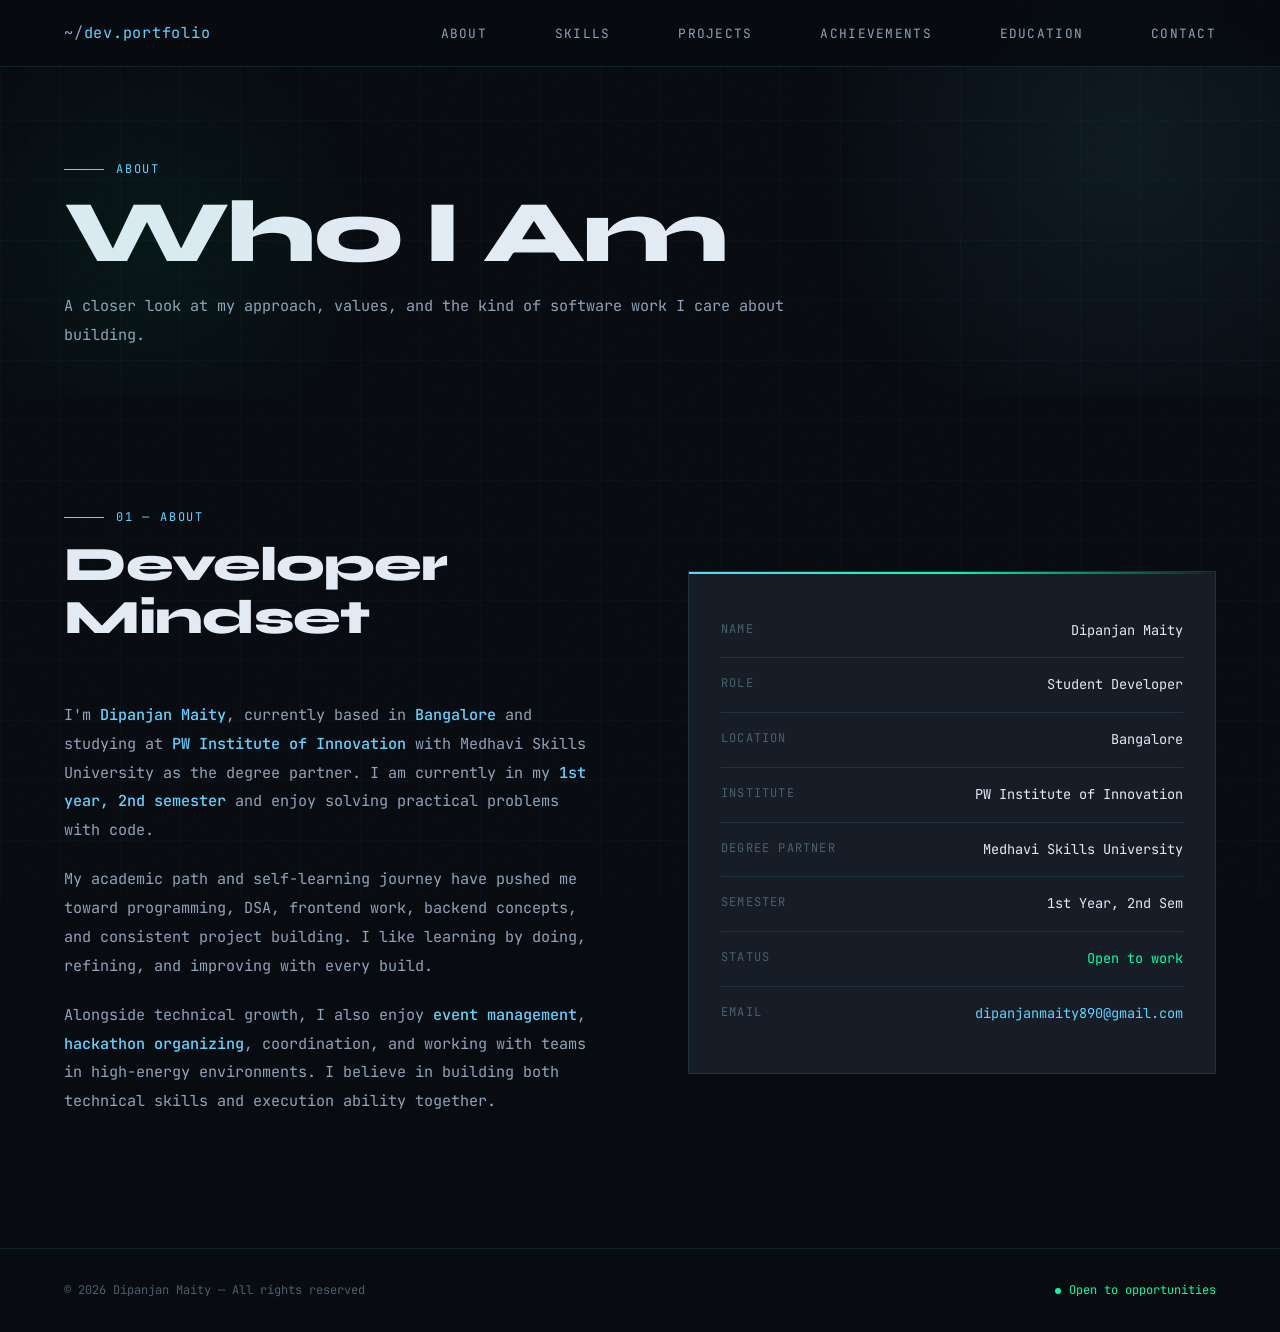
==== about.html @ e1483f48 "Update profile and achievements details" ====
<!DOCTYPE html>
<html lang="en">
<head>
<meta charset="UTF-8" />
<meta name="viewport" content="width=device-width, initial-scale=1.0" />
<title>About — Portfolio</title>
<link href="https://fonts.googleapis.com/css2?family=JetBrains+Mono:wght@300;400;500;700&family=Syne:wght@400;600;700;800&display=swap" rel="stylesheet" />
<link rel="stylesheet" href="./src/css/style.css" />
</head>
<body>
<nav>
  <a class="nav-logo" href="./index.html"><span>~/</span>dev.portfolio</a>
  <ul class="nav-links">
    <li><a href="./about.html">About</a></li>
    <li><a href="./skills.html">Skills</a></li>
    <li><a href="./projects.html">Projects</a></li>
    <li><a href="./achievements.html">Achievements</a></li>
    <li><a href="./education.html">Education</a></li>
    <li><a href="./contact.html">Contact</a></li>
  </ul>
</nav>

<section class="subpage-hero">
  <div class="hero-glow"></div>
  <div class="hero-glow2"></div>
  <div class="sec-num">About</div>
  <h1 class="subpage-title">Who I Am</h1>
  <p class="subpage-copy">A closer look at my approach, values, and the kind of software work I care about building.</p>
</section>

<section class="about subpage-section">
  <div class="about-text">
    <div class="sec-header">
      <div class="sec-num">01 — About</div>
      <h2 class="sec-title">Developer Mindset</h2>
    </div>
    <p>
      I'm <strong>Dipanjan Maity</strong>, currently based in <strong>Bangalore</strong> and studying at <strong>PW Institute of Innovation</strong> with Medhavi Skills University as the degree partner. I am currently in my <strong>1st year, 2nd semester</strong> and enjoy solving practical problems with code.
    </p>
    <p>
      My academic path and self-learning journey have pushed me toward programming, DSA, frontend work, backend concepts, and consistent project building. I like learning by doing, refining, and improving with every build.
    </p>
    <p>
      Alongside technical growth, I also enjoy <strong>event management</strong>, <strong>hackathon organizing</strong>, coordination, and working with teams in high-energy environments. I believe in building both technical skills and execution ability together.
    </p>
  </div>
  <div class="about-card">
    <div class="about-card-row">
      <span class="about-card-key">Name</span>
      <span class="about-card-val">Dipanjan Maity</span>
    </div>
    <div class="about-card-row">
      <span class="about-card-key">Role</span>
      <span class="about-card-val">Student Developer</span>
    </div>
    <div class="about-card-row">
      <span class="about-card-key">Location</span>
      <span class="about-card-val">Bangalore</span>
    </div>
    <div class="about-card-row">
      <span class="about-card-key">Institute</span>
      <span class="about-card-val">PW Institute of Innovation</span>
    </div>
    <div class="about-card-row">
      <span class="about-card-key">Degree Partner</span>
      <span class="about-card-val">Medhavi Skills University</span>
    </div>
    <div class="about-card-row">
      <span class="about-card-key">Semester</span>
      <span class="about-card-val">1st Year, 2nd Sem</span>
    </div>
    <div class="about-card-row">
      <span class="about-card-key">Status</span>
      <span class="about-card-val" style="color: var(--accent2);">Open to work</span>
    </div>
    <div class="about-card-row">
      <span class="about-card-key">Email</span>
      <span class="about-card-val" style="color: var(--accent);">dipanjanmaity890@gmail.com</span>
    </div>
  </div>
</section>

<footer>
  <p>© 2026 Dipanjan Maity — All rights reserved</p>
  <div class="footer-status">
    <div class="status-dot"></div>
    Open to opportunities
  </div>
</footer>
<script src="./src/js/script.js"></script>
</body>
</html>
---- src/css/style.css ----
:root {
  --bg: #080b10;
  --bg2: #0d1117;
  --bg3: #131920;
  --surface: #161d27;
  --surface2: #1e2836;
  --border: rgba(99,210,255,0.12);
  --border2: rgba(99,210,255,0.22);
  --accent: #63d2ff;
  --accent2: #00ffa3;
  --accent3: #ff6b6b;
  --text: #e2eaf4;
  --text2: #8fa3ba;
  --text3: #4a6070;
  --mono: 'JetBrains Mono', monospace;
  --sans: 'Syne', sans-serif;
}

*,
*::before,
*::after {
  box-sizing: border-box;
  margin: 0;
  padding: 0;
}

html {
  scroll-behavior: smooth;
}

body {
  background: var(--bg);
  color: var(--text);
  font-family: var(--sans);
  overflow-x: hidden;
  line-height: 1.6;
  -webkit-user-select: none;
  user-select: none;
}

img,
a,
button,
input,
textarea {
  -webkit-user-drag: none;
}

body::before {
  content: '';
  position: fixed;
  inset: 0;
  background-image: url("data:image/svg+xml,%3Csvg viewBox='0 0 200 200' xmlns='http://www.w3.org/2000/svg'%3E%3Cfilter id='n'%3E%3CfeTurbulence type='fractalNoise' baseFrequency='0.9' numOctaves='4' stitchTiles='stitch'/%3E%3C/filter%3E%3Crect width='100%25' height='100%25' filter='url(%23n)' opacity='0.04'/%3E%3C/svg%3E");
  pointer-events: none;
  z-index: 0;
  opacity: 0.4;
}

body::after {
  content: '';
  position: fixed;
  inset: 0;
  background-image:
    linear-gradient(rgba(99,210,255,0.03) 1px, transparent 1px),
    linear-gradient(90deg, rgba(99,210,255,0.03) 1px, transparent 1px);
  background-size: 60px 60px;
  pointer-events: none;
  z-index: 0;
}

nav {
  position: fixed;
  top: 0;
  left: 0;
  right: 0;
  z-index: 100;
  display: flex;
  align-items: center;
  justify-content: space-between;
  padding: 1.25rem 4rem;
  background: rgba(8,11,16,0.85);
  backdrop-filter: blur(20px);
  border-bottom: 1px solid var(--border);
}

.nav-logo {
  font-family: var(--mono);
  font-size: 0.95rem;
  color: var(--accent);
  letter-spacing: 0.05em;
  text-decoration: none;
  flex-shrink: 0;
}

.nav-logo span {
  color: var(--text2);
}

.nav-links {
  display: flex;
  gap: 2.5rem;
  list-style: none;
  flex-wrap: wrap;
  justify-content: flex-end;
}

.nav-links a {
  font-family: var(--mono);
  font-size: 0.8rem;
  color: var(--text2);
  text-decoration: none;
  letter-spacing: 0.1em;
  text-transform: uppercase;
  transition: color 0.2s;
  position: relative;
}

.nav-links a::before {
  content: '// ';
  color: var(--accent);
  opacity: 0;
  transition: opacity 0.2s;
}

.nav-links a:hover {
  color: var(--text);
}

.nav-links a:hover::before {
  opacity: 1;
}

section {
  position: relative;
  z-index: 1;
}

.hero {
  min-height: 100vh;
  display: flex;
  flex-direction: column;
  justify-content: center;
  padding: 8rem 4rem 4rem;
  position: relative;
  overflow: hidden;
}

.hero-glow {
  position: absolute;
  top: -200px;
  right: -200px;
  width: 700px;
  height: 700px;
  background: radial-gradient(circle, rgba(99,210,255,0.08) 0%, transparent 70%);
  pointer-events: none;
}

.hero-glow2 {
  position: absolute;
  bottom: -100px;
  left: -100px;
  width: 500px;
  height: 500px;
  background: radial-gradient(circle, rgba(0,255,163,0.05) 0%, transparent 70%);
  pointer-events: none;
}

.hero-tag {
  font-family: var(--mono);
  font-size: 0.8rem;
  color: var(--accent);
  letter-spacing: 0.15em;
  text-transform: uppercase;
  margin-bottom: 1.5rem;
  display: flex;
  align-items: center;
  gap: 0.75rem;
}

.hero-tag::before {
  content: '';
  display: block;
  width: 40px;
  height: 1px;
  background: var(--accent);
}

.hero-name {
  font-family: var(--sans);
  font-size: clamp(3.5rem, 8vw, 7rem);
  font-weight: 800;
  line-height: 0.95;
  letter-spacing: -0.03em;
  margin-bottom: 1.5rem;
  overflow-wrap: anywhere;
}

.hero-name .line2 {
  color: transparent;
  -webkit-text-stroke: 1.5px rgba(99,210,255,0.5);
}

.hero-desc {
  font-family: var(--mono);
  font-size: 1rem;
  color: var(--text2);
  max-width: 520px;
  margin-bottom: 3rem;
  line-height: 1.8;
}

.hero-desc .highlight {
  color: var(--accent2);
}

.hero-cta {
  display: flex;
  gap: 1rem;
  flex-wrap: wrap;
}

.btn-primary {
  font-family: var(--mono);
  font-size: 0.85rem;
  letter-spacing: 0.1em;
  text-transform: uppercase;
  color: var(--bg);
  background: var(--accent);
  border: none;
  padding: 0.9rem 2rem;
  cursor: pointer;
  text-decoration: none;
  display: inline-block;
  clip-path: polygon(8px 0, 100% 0, calc(100% - 8px) 100%, 0 100%);
  transition: opacity 0.2s, transform 0.2s;
}

.btn-primary:hover {
  opacity: 0.85;
  transform: translateY(-1px);
}

.btn-outline {
  font-family: var(--mono);
  font-size: 0.85rem;
  letter-spacing: 0.1em;
  text-transform: uppercase;
  color: var(--accent);
  background: transparent;
  border: 1px solid var(--border2);
  padding: 0.9rem 2rem;
  cursor: pointer;
  text-decoration: none;
  display: inline-block;
  transition: background 0.2s, transform 0.2s;
}

.btn-outline:hover {
  background: rgba(99,210,255,0.07);
  transform: translateY(-1px);
}

.hero-stats {
  margin-top: 5rem;
  display: flex;
  gap: 3rem;
  flex-wrap: wrap;
}

.hero-stat {
  display: flex;
  flex-direction: column;
  gap: 0.25rem;
}

.hero-stat-num {
  font-family: var(--mono);
  font-size: 2rem;
  font-weight: 700;
  color: var(--accent);
}

.hero-stat-label {
  font-family: var(--mono);
  font-size: 0.75rem;
  color: var(--text3);
  text-transform: uppercase;
  letter-spacing: 0.12em;
}

.hero-scroll {
  position: absolute;
  bottom: 2rem;
  right: 4rem;
  display: flex;
  flex-direction: column;
  align-items: center;
  gap: 0.5rem;
  font-family: var(--mono);
  font-size: 0.7rem;
  color: var(--text3);
  letter-spacing: 0.15em;
  text-transform: uppercase;
}

.hero-scroll-line {
  width: 1px;
  height: 60px;
  background: linear-gradient(to bottom, transparent, var(--accent));
  animation: scrollpulse 2s infinite;
}

.subpage-hero {
  min-height: 44vh;
  padding: 10rem 4rem 2rem;
  position: relative;
  z-index: 1;
  overflow: hidden;
}

.subpage-title {
  font-size: clamp(3rem, 7vw, 5.5rem);
  font-weight: 800;
  line-height: 0.96;
  letter-spacing: -0.03em;
  margin-bottom: 1rem;
  overflow-wrap: anywhere;
}

.subpage-copy {
  max-width: 48rem;
  font-family: var(--mono);
  font-size: 0.95rem;
  color: var(--text2);
  line-height: 1.9;
}

.subpage-section {
  min-height: auto;
}

.page-preview {
  padding: 3rem 4rem 7rem;
}

.particle-section {
  padding: 2rem 4rem 4rem;
}

.particle-panel {
  display: grid;
  grid-template-columns: minmax(280px, 420px) 1fr;
  gap: 3rem;
  align-items: center;
}

.particle-copy p {
  font-family: var(--mono);
  font-size: 0.95rem;
  color: var(--text2);
  line-height: 1.9;
  max-width: 34rem;
}

.particle-copy p + p {
  margin-top: 1rem;
}

.particle-copy .highlight {
  color: var(--accent2);
}

.particle-stage-card {
  position: relative;
  min-height: 540px;
  border: 1px solid var(--border);
  background:
    radial-gradient(circle at top right, rgba(99,210,255,0.12), transparent 28%),
    radial-gradient(circle at 18% 22%, rgba(0,255,163,0.08), transparent 26%),
    linear-gradient(180deg, rgba(22,29,39,0.94), rgba(8,11,16,0.96));
  overflow: hidden;
  box-shadow:
    inset 0 1px 0 rgba(255,255,255,0.04),
    0 24px 60px rgba(0,0,0,0.28);
}

.particle-stage-card::before {
  content: '';
  position: absolute;
  inset: 0;
  background:
    linear-gradient(rgba(99,210,255,0.04) 1px, transparent 1px),
    linear-gradient(90deg, rgba(99,210,255,0.04) 1px, transparent 1px);
  background-size: 36px 36px;
  mask-image: linear-gradient(180deg, rgba(255,255,255,0.9), rgba(255,255,255,0.22));
  pointer-events: none;
}

.particle-canvas {
  width: 100%;
  height: 540px;
  display: block;
}

.particle-overlay {
  position: absolute;
  inset: auto 1.5rem 1.5rem 1.5rem;
  display: flex;
  align-items: flex-end;
  justify-content: space-between;
  gap: 1rem;
  pointer-events: none;
}

.particle-kicker {
  font-family: var(--mono);
  font-size: 0.72rem;
  letter-spacing: 0.14em;
  text-transform: uppercase;
  color: var(--accent);
}

.particle-chip-row {
  display: flex;
  flex-wrap: wrap;
  justify-content: flex-end;
  gap: 0.55rem;
}

.particle-chip-row span {
  font-family: var(--mono);
  font-size: 0.72rem;
  letter-spacing: 0.08em;
  text-transform: uppercase;
  color: var(--text2);
  padding: 0.35rem 0.65rem;
  border: 1px solid rgba(99,210,255,0.16);
  background: rgba(8,11,16,0.48);
}

.page-preview-card {
  background: linear-gradient(180deg, rgba(22,29,39,0.92), rgba(13,17,23,0.92));
  border: 1px solid var(--border);
  padding: 2.5rem;
  position: relative;
  overflow: hidden;
}

.page-preview-card::before {
  content: '';
  position: absolute;
  inset: 0 0 auto 0;
  height: 2px;
  background: linear-gradient(90deg, var(--accent), var(--accent2), transparent);
}

.page-preview-copy {
  font-family: var(--mono);
  font-size: 0.95rem;
  color: var(--text2);
  line-height: 1.9;
  max-width: 42rem;
}

.page-preview-links {
  display: flex;
  flex-wrap: wrap;
  gap: 1rem;
  margin-top: 2rem;
}

@keyframes scrollpulse {
  0%,
  100% {
    opacity: 0.3;
  }

  50% {
    opacity: 1;
  }
}

.orbit-section {
  min-height: 140vh;
  padding: 3rem 4rem 7rem;
  position: relative;
}

.orbit-panel {
  position: sticky;
  top: 6rem;
  min-height: calc(100vh - 8rem);
  display: grid;
  grid-template-columns: minmax(280px, 420px) 1fr;
  gap: 3rem;
  align-items: center;
}

.orbit-copy .sec-header {
  margin-bottom: 1.5rem;
}

.orbit-copy p {
  font-family: var(--mono);
  font-size: 0.95rem;
  color: var(--text2);
  line-height: 1.9;
  max-width: 34rem;
}

.orbit-copy p + p {
  margin-top: 1rem;
}

.orbit-visual {
  --orbit-size: min(64vw, 640px);
  --orbit-rotation: 0deg;
  --logo-rotation: 0deg;
  display: grid;
  place-items: center;
  min-height: 720px;
  position: relative;
}

.orbit-glow {
  position: absolute;
  width: calc(var(--orbit-size) + 180px);
  aspect-ratio: 1;
  border-radius: 50%;
  background:
    radial-gradient(circle, rgba(99,210,255,0.14) 0%, rgba(99,210,255,0.06) 26%, transparent 68%),
    radial-gradient(circle at 70% 70%, rgba(255,107,107,0.18), transparent 42%),
    radial-gradient(circle at 28% 32%, rgba(0,255,163,0.14), transparent 38%);
  filter: blur(12px);
  opacity: 0.9;
  pointer-events: none;
}

.orbit-stage {
  position: relative;
  width: var(--orbit-size);
  aspect-ratio: 1;
  display: grid;
  place-items: center;
}

.orbit-ring {
  position: absolute;
  inset: 0;
  border-radius: 50%;
  transform: rotate(var(--orbit-rotation));
  transition: transform 0.12s linear;
}

.orbit-ring::before,
.orbit-ring::after {
  content: '';
  position: absolute;
  inset: 0;
  border-radius: 50%;
}

.orbit-ring::before {
  border: 2px solid rgba(255,255,255,0.14);
  box-shadow:
    0 0 20px rgba(99,210,255,0.2),
    0 0 65px rgba(99,210,255,0.08);
}

.orbit-ring::after {
  inset: 10px;
  border: 3px solid transparent;
  background:
    linear-gradient(var(--bg), var(--bg)) padding-box,
    conic-gradient(from 90deg, #78e0ff, #ffffff, #f07c96, #ff9a5a, #7de8ff, #78e0ff) border-box;
  box-shadow: 0 0 32px rgba(118, 216, 255, 0.24);
}

.orbit-core {
  position: relative;
  width: 34%;
  aspect-ratio: 1;
  border-radius: 50%;
  display: grid;
  place-items: center;
  background:
    radial-gradient(circle at 30% 30%, rgba(255,255,255,0.22), transparent 32%),
    linear-gradient(135deg, #f1f4fa, #cfd9eb);
  border: 1px solid rgba(255,255,255,0.14);
  box-shadow:
    0 20px 55px rgba(0,0,0,0.4),
    0 0 36px rgba(99,210,255,0.12);
  overflow: hidden;
  z-index: 2;
}

.orbit-core::after {
  content: '';
  position: absolute;
  inset: 8%;
  border-radius: 50%;
  border: 1px solid rgba(8,11,16,0.08);
}

.orbit-core span {
  font-family: var(--sans);
  font-size: clamp(2rem, 5vw, 4rem);
  font-weight: 800;
  letter-spacing: -0.04em;
  color: #10233d;
}

.orbit-item {
  --angle: 0deg;
  position: absolute;
  top: 50%;
  left: 50%;
  width: 84px;
  height: 84px;
  margin: -42px;
  transform: rotate(calc(var(--angle) + var(--logo-rotation))) translateX(calc(var(--orbit-size) * 0.5));
  transition: transform 0.12s linear;
  z-index: 3;
  text-decoration: none;
}

.orbit-badge {
  width: 100%;
  height: 100%;
  border-radius: 50%;
  display: grid;
  place-items: center;
  font-family: var(--mono);
  font-size: 1.65rem;
  font-weight: 700;
  letter-spacing: -0.04em;
  color: #fff;
  background: var(--badge-bg, #15202b);
  border: 1px solid rgba(255,255,255,0.14);
  transform: rotate(calc((var(--angle) + var(--logo-rotation)) * -1));
  transition: transform 0.12s linear;
  box-shadow:
    0 10px 30px rgba(0,0,0,0.28),
    0 0 18px rgba(255,255,255,0.05);
}

.orbit-badge small {
  font-size: 0.92rem;
  font-weight: 700;
  letter-spacing: 0;
}

.orbit-badge-logo {
  width: 72%;
  height: 72%;
  object-fit: contain;
  display: block;
  pointer-events: none;
  user-select: none;
}

.orbit-badge-logo--small {
  width: 62%;
  height: 62%;
}

.orbit-badge-logo--wide {
  width: 88%;
  height: 64%;
}

.orbit-badge-logo--vscode {
  width: 74%;
  height: 74%;
  object-fit: cover;
  border-radius: 50%;
}

.orbit-badge-svg {
  width: 68%;
  height: 68%;
  display: block;
  pointer-events: none;
  user-select: none;
}

.orbit-badge-svg--linkedin {
  color: #ffffff;
}

.orbit-caption {
  position: absolute;
  bottom: -2rem;
  left: 50%;
  transform: translateX(-50%);
  font-family: var(--mono);
  font-size: 0.75rem;
  color: var(--text3);
  letter-spacing: 0.12em;
  text-transform: uppercase;
  white-space: nowrap;
}

.sec-header {
  margin-bottom: 3.5rem;
}

.sec-num {
  font-family: var(--mono);
  font-size: 0.75rem;
  color: var(--accent);
  letter-spacing: 0.15em;
  text-transform: uppercase;
  margin-bottom: 0.75rem;
  display: flex;
  align-items: center;
  gap: 0.75rem;
}

.sec-num::before {
  content: '';
  display: block;
  width: 40px;
  height: 1px;
  background: var(--accent);
}

.sec-title {
  font-size: clamp(2rem, 4vw, 3rem);
  font-weight: 800;
  letter-spacing: -0.02em;
  line-height: 1.1;
}

.about {
  padding: 7rem 4rem;
  display: grid;
  grid-template-columns: 1fr 1fr;
  gap: 6rem;
  align-items: center;
}

.about-text p {
  font-family: var(--mono);
  font-size: 0.95rem;
  color: var(--text2);
  line-height: 1.9;
  margin-bottom: 1.25rem;
}

.about-text p strong {
  color: var(--accent);
  font-weight: 500;
}

.about-card {
  background: var(--surface);
  border: 1px solid var(--border);
  padding: 2rem;
  position: relative;
  overflow: hidden;
}

.about-card::before {
  content: '';
  position: absolute;
  top: 0;
  left: 0;
  right: 0;
  height: 2px;
  background: linear-gradient(90deg, var(--accent), var(--accent2), transparent);
}

.about-card-row {
  display: flex;
  justify-content: space-between;
  align-items: flex-start;
  padding: 1rem 0;
  border-bottom: 1px solid var(--border);
}

.about-card-row:last-child {
  border-bottom: none;
}

.about-card-key {
  font-family: var(--mono);
  font-size: 0.75rem;
  color: var(--text3);
  text-transform: uppercase;
  letter-spacing: 0.1em;
}

.about-card-val {
  font-family: var(--mono);
  font-size: 0.85rem;
  color: var(--text);
  text-align: right;
}

.skills {
  padding: 7rem 4rem;
  background: var(--bg2);
}

.skills-grid {
  display: grid;
  grid-template-columns: repeat(auto-fill, minmax(280px, 1fr));
  gap: 1.5rem;
  margin-top: 3rem;
}

.skill-group {
  background: var(--surface);
  border: 1px solid var(--border);
  padding: 1.75rem;
  position: relative;
  transition: border-color 0.3s;
}

.skill-group:hover {
  border-color: var(--border2);
}

.skill-group-icon {
  font-size: 1.5rem;
  margin-bottom: 1rem;
  display: block;
}

.skill-group-title {
  font-family: var(--mono);
  font-size: 0.8rem;
  color: var(--accent);
  text-transform: uppercase;
  letter-spacing: 0.15em;
  margin-bottom: 1.25rem;
}

.skill-tags {
  display: flex;
  flex-wrap: wrap;
  gap: 0.5rem;
}

.skill-tag {
  font-family: var(--mono);
  font-size: 0.75rem;
  color: var(--text2);
  background: var(--bg3);
  border: 1px solid var(--border);
  padding: 0.3rem 0.75rem;
  letter-spacing: 0.05em;
}

.skill-bar-section {
  margin-top: 3rem;
  display: grid;
  grid-template-columns: 1fr 1fr;
  gap: 1.5rem 4rem;
}

.skill-bar-item {
  margin-bottom: 0.75rem;
}

.skill-bar-head {
  display: flex;
  justify-content: space-between;
  font-family: var(--mono);
  font-size: 0.8rem;
  color: var(--text2);
  margin-bottom: 0.4rem;
}

.skill-bar-track {
  height: 2px;
  background: var(--surface2);
  position: relative;
  overflow: hidden;
}

.skill-bar-fill {
  height: 100%;
  background: linear-gradient(90deg, var(--accent), var(--accent2));
  animation: fillbar 1.5s ease forwards;
  transform-origin: left;
}

@keyframes fillbar {
  from {
    transform: scaleX(0);
  }

  to {
    transform: scaleX(1);
  }
}

.projects {
  padding: 7rem 4rem;
}

.projects-grid {
  display: grid;
  grid-template-columns: repeat(auto-fill, minmax(340px, 1fr));
  gap: 1.5rem;
}

.project-card {
  background: var(--surface);
  border: 1px solid var(--border);
  padding: 2rem;
  position: relative;
  overflow: hidden;
  transition: transform 0.3s, border-color 0.3s;
  cursor: pointer;
  display: flex;
  flex-direction: column;
  gap: 1rem;
}

.project-card:hover {
  transform: translateY(-4px);
  border-color: var(--border2);
}

.project-card::after {
  content: '';
  position: absolute;
  bottom: 0;
  left: 0;
  right: 0;
  height: 1px;
  background: linear-gradient(90deg, var(--accent), transparent);
  opacity: 0;
  transition: opacity 0.3s;
}

.project-card:hover::after {
  opacity: 1;
}

.project-num {
  font-family: var(--mono);
  font-size: 0.7rem;
  color: var(--text3);
  letter-spacing: 0.15em;
}

.project-title {
  font-size: 1.3rem;
  font-weight: 700;
  letter-spacing: -0.01em;
}

.project-desc {
  font-family: var(--mono);
  font-size: 0.82rem;
  color: var(--text2);
  line-height: 1.75;
  flex: 1;
}

.project-stack {
  display: flex;
  flex-wrap: wrap;
  gap: 0.4rem;
}

.project-tag {
  font-family: var(--mono);
  font-size: 0.7rem;
  color: var(--accent2);
  background: rgba(0,255,163,0.07);
  border: 1px solid rgba(0,255,163,0.2);
  padding: 0.2rem 0.6rem;
}

.project-links {
  display: flex;
  gap: 1rem;
  flex-wrap: wrap;
}

.project-link {
  font-family: var(--mono);
  font-size: 0.75rem;
  color: var(--accent);
  text-decoration: none;
  letter-spacing: 0.1em;
  text-transform: uppercase;
  display: flex;
  align-items: center;
  gap: 0.4rem;
  transition: color 0.2s;
}

.project-link:hover {
  color: var(--text);
}

.project-link::after {
  content: '↗';
}

.education {
  padding: 7rem 4rem;
  background: var(--bg2);
}

.edu-timeline {
  position: relative;
  padding-left: 2rem;
  margin-top: 3rem;
}

.edu-timeline::before {
  content: '';
  position: absolute;
  left: 0;
  top: 0;
  bottom: 0;
  width: 1px;
  background: linear-gradient(to bottom, var(--accent), var(--accent2), transparent);
}

.edu-item {
  position: relative;
  padding: 0 0 3rem 3rem;
}

.edu-item:last-child {
  padding-bottom: 0;
}

.edu-dot {
  position: absolute;
  left: -0.45rem;
  top: 0.35rem;
  width: 10px;
  height: 10px;
  background: var(--accent);
  border: 2px solid var(--bg2);
  transform: rotate(45deg);
}

.edu-year {
  font-family: var(--mono);
  font-size: 0.75rem;
  color: var(--accent);
  letter-spacing: 0.12em;
  margin-bottom: 0.5rem;
}

.edu-degree {
  font-size: 1.25rem;
  font-weight: 700;
  margin-bottom: 0.25rem;
}

.edu-school {
  font-family: var(--mono);
  font-size: 0.85rem;
  color: var(--text2);
  margin-bottom: 0.75rem;
}

.edu-desc {
  font-family: var(--mono);
  font-size: 0.8rem;
  color: var(--text3);
  line-height: 1.75;
  max-width: 600px;
}

.education-certificates {
  padding: 0 4rem 7rem;
  background: var(--bg2);
}

.book-showcase {
  padding: 0 4rem 7rem;
  background: var(--bg2);
}

.book-slider {
  position: relative;
  max-width: 880px;
  margin: 0 auto;
}

.book-slider-shell {
  position: relative;
  min-height: 520px;
  perspective: 1800px;
  display: flex;
  align-items: center;
  justify-content: center;
  transform-style: preserve-3d;
  isolation: isolate;
}

.book-slider-shell::before {
  content: '';
  position: absolute;
  inset: 28px auto 28px 50%;
  width: 26px;
  transform: translateX(-50%);
  border-radius: 999px;
  background: linear-gradient(180deg, rgba(255,255,255,0.24), rgba(10,16,26,0.6) 28%, rgba(255,255,255,0.18) 52%, rgba(10,16,26,0.72));
  box-shadow:
    0 0 24px rgba(0,0,0,0.26),
    inset 0 0 12px rgba(255,255,255,0.14);
  z-index: 2;
  pointer-events: none;
}

.book-slider-shell::after {
  content: '';
  position: absolute;
  inset: auto 6% -14px;
  height: 44px;
  border-radius: 50%;
  background: radial-gradient(circle, rgba(0,0,0,0.34), transparent 72%);
  filter: blur(14px);
  z-index: 1;
  pointer-events: none;
}

.book-page {
  position: absolute;
  width: min(100%, 720px);
  min-height: 440px;
  padding: 2.4rem 2.4rem 2.8rem;
  border-radius: 22px;
  border: 1px solid rgba(255,255,255,0.1);
  background:
    linear-gradient(135deg, rgba(252,253,255,0.96), rgba(227,236,247,0.92)),
    linear-gradient(180deg, rgba(22,29,39,0.9), rgba(13,17,23,0.9));
  color: #10233d;
  box-shadow:
    0 28px 70px rgba(0,0,0,0.32),
    inset 0 1px 0 rgba(255,255,255,0.58);
  transform-origin: left center;
  transform-style: preserve-3d;
  backface-visibility: hidden;
  transition: transform 0.85s cubic-bezier(0.22, 0.8, 0.2, 1), opacity 0.5s ease, filter 0.5s ease, box-shadow 0.5s ease;
  overflow: hidden;
  cursor: pointer;
}

.book-page::before {
  content: '';
  position: absolute;
  inset: 0;
  background:
    linear-gradient(90deg, rgba(16,35,61,0.08), transparent 16%, transparent 84%, rgba(16,35,61,0.06)),
    repeating-linear-gradient(180deg, transparent, transparent 31px, rgba(16,35,61,0.06) 31px, rgba(16,35,61,0.06) 32px);
  pointer-events: none;
}

.book-page::after {
  content: '';
  position: absolute;
  inset: 0;
  background: linear-gradient(90deg, rgba(0,0,0,0.22), transparent 18%, transparent 80%, rgba(255,255,255,0.22));
  opacity: 0;
  transition: opacity 0.45s ease;
  pointer-events: none;
}

.book-page > * {
  pointer-events: none;
}

.book-page-num {
  position: relative;
  display: inline-flex;
  margin-bottom: 1rem;
  font-family: var(--mono);
  font-size: 0.72rem;
  letter-spacing: 0.16em;
  text-transform: uppercase;
  color: #305b91;
}

.book-page h3,
.book-page p {
  position: relative;
  z-index: 1;
}

.book-page h3 {
  font-size: clamp(1.6rem, 4vw, 2.5rem);
  line-height: 1.06;
  margin-bottom: 1rem;
}

.book-page p {
  max-width: 30rem;
  font-family: var(--mono);
  font-size: 0.92rem;
  line-height: 1.9;
  color: #365272;
}

.book-page.is-active {
  opacity: 1;
  filter: blur(0);
  transform: translateX(0) rotateY(0deg) scale(1);
  z-index: 20;
}

.book-page.is-active::after {
  opacity: 0.22;
}

.book-page.is-next {
  opacity: 0.98;
  filter: blur(0);
  transform: translateX(10px) rotateY(-7deg) scale(0.996);
  z-index: 18;
}

.book-page.is-next::after {
  opacity: 0.12;
}

.book-page.is-after {
  opacity: 0.94;
  filter: blur(0);
  transform: translateX(18px) rotateY(-11deg) scale(0.992);
  z-index: 16;
}

.book-page.is-prev {
  opacity: 0.98;
  filter: blur(0);
  transform: translateX(-12px) rotateY(-174deg) scale(1);
  z-index: 10;
  box-shadow:
    -10px 22px 45px rgba(0,0,0,0.24),
    inset 0 1px 0 rgba(255,255,255,0.3);
}

.book-page.is-prev::after {
  opacity: 0.34;
}

.book-page.is-hidden {
  opacity: 0.92;
  pointer-events: none;
  transform: translateX(24px) rotateY(-14deg) scale(0.99);
  z-index: 14;
}

.book-slider-controls {
  margin-top: 1.8rem;
  display: flex;
  align-items: center;
  justify-content: center;
  gap: 1rem;
  flex-wrap: wrap;
}

.book-slider-btn {
  font-family: var(--mono);
  font-size: 0.78rem;
  letter-spacing: 0.12em;
  text-transform: uppercase;
  color: var(--text);
  background: rgba(22,29,39,0.9);
  border: 1px solid var(--border2);
  padding: 0.8rem 1.2rem;
  cursor: pointer;
  transition: background 0.2s, transform 0.2s, opacity 0.2s;
}

.book-slider-btn:hover {
  background: rgba(99,210,255,0.08);
  transform: translateY(-1px);
}

.book-slider-btn:disabled {
  opacity: 0.35;
  cursor: not-allowed;
  transform: none;
}

.book-slider-status {
  font-family: var(--mono);
  font-size: 0.8rem;
  letter-spacing: 0.16em;
  text-transform: uppercase;
  color: var(--text2);
}

.cert-grid {
  display: grid;
  grid-template-columns: repeat(auto-fit, minmax(240px, 1fr));
  gap: 1.5rem;
}

.cert-card {
  background: linear-gradient(180deg, rgba(22,29,39,0.92), rgba(13,17,23,0.96));
  border: 1px solid var(--border);
  padding: 1.6rem;
  position: relative;
  overflow: hidden;
}

.cert-card::before {
  content: '';
  position: absolute;
  inset: 0 0 auto 0;
  height: 2px;
  background: linear-gradient(90deg, var(--accent), var(--accent2), transparent);
}

.cert-year {
  font-family: var(--mono);
  font-size: 0.72rem;
  color: var(--accent);
  letter-spacing: 0.12em;
  text-transform: uppercase;
  margin-bottom: 0.9rem;
}

.cert-title {
  font-size: 1.1rem;
  font-weight: 700;
  line-height: 1.35;
  margin-bottom: 0.4rem;
}

.cert-org {
  font-family: var(--mono);
  font-size: 0.82rem;
  color: var(--text2);
  margin-bottom: 0.9rem;
}

.cert-desc {
  font-family: var(--mono);
  font-size: 0.8rem;
  color: var(--text3);
  line-height: 1.75;
}

.contact {
  padding: 7rem 4rem;
  text-align: center;
  position: relative;
  overflow: hidden;
}

.contact-glow {
  position: absolute;
  top: 50%;
  left: 50%;
  transform: translate(-50%, -50%);
  width: 600px;
  height: 600px;
  background: radial-gradient(circle, rgba(99,210,255,0.06) 0%, transparent 70%);
  pointer-events: none;
}

.contact-tag {
  font-family: var(--mono);
  font-size: 0.75rem;
  color: var(--accent);
  text-transform: uppercase;
  letter-spacing: 0.15em;
  margin-bottom: 1rem;
}

.contact-headline {
  font-size: clamp(2.5rem, 5vw, 4.5rem);
  font-weight: 800;
  letter-spacing: -0.03em;
  margin-bottom: 1.5rem;
  line-height: 1.05;
}

.contact-sub {
  font-family: var(--mono);
  font-size: 0.9rem;
  color: var(--text2);
  max-width: 480px;
  margin: 0 auto 3rem;
  line-height: 1.8;
}

.contact-links {
  display: flex;
  justify-content: center;
  gap: 1.5rem;
  flex-wrap: wrap;
  margin-bottom: 3rem;
}

.contact-email-bank {
  max-width: 980px;
  margin: 0 auto 3rem;
  text-align: left;
}

.contact-email-bank-title {
  font-family: var(--mono);
  font-size: 0.76rem;
  color: var(--accent);
  text-transform: uppercase;
  letter-spacing: 0.14em;
  margin-bottom: 1rem;
}

.contact-email-grid {
  display: flex;
  flex-wrap: wrap;
  gap: 0.75rem;
  justify-content: center;
}

.contact-email-pill {
  font-family: var(--mono);
  font-size: 0.76rem;
  color: var(--text2);
  text-decoration: none;
  padding: 0.7rem 0.95rem;
  border: 1px solid var(--border);
  background: rgba(22,29,39,0.8);
  transition: border-color 0.2s, color 0.2s, transform 0.2s;
  overflow-wrap: anywhere;
}

.contact-email-pill:hover {
  color: var(--text);
  border-color: var(--border2);
  transform: translateY(-1px);
}

.contact-form {
  max-width: 560px;
  margin: 0 auto;
  text-align: left;
  display: flex;
  flex-direction: column;
  gap: 1rem;
}

.contact-botcheck {
  position: absolute;
  opacity: 0;
  pointer-events: none;
}

.form-row {
  display: grid;
  grid-template-columns: 1fr 1fr;
  gap: 1rem;
}

.form-field input,
.form-field textarea {
  width: 100%;
  background: var(--surface);
  border: 1px solid var(--border);
  color: var(--text);
  font-family: var(--mono);
  font-size: 0.85rem;
  padding: 0.9rem 1rem;
  outline: none;
  transition: border-color 0.2s;
  resize: vertical;
}

.form-field input:disabled,
.form-field textarea:disabled {
  cursor: not-allowed;
  opacity: 0.45;
  border-color: rgba(99,210,255,0.08);
  background: rgba(22,29,39,0.42);
}

.form-field input:focus,
.form-field textarea:focus {
  border-color: var(--accent);
}

.form-field input::placeholder,
.form-field textarea::placeholder {
  color: var(--text3);
}

.form-submit {
  font-family: var(--mono);
  font-size: 0.85rem;
  letter-spacing: 0.1em;
  text-transform: uppercase;
  color: var(--bg);
  background: var(--accent);
  border: none;
  padding: 1rem 2.5rem;
  cursor: pointer;
  clip-path: polygon(8px 0, 100% 0, calc(100% - 8px) 100%, 0 100%);
  transition: opacity 0.2s;
  align-self: flex-start;
}

.form-submit:hover {
  opacity: 0.85;
}

.form-submit:disabled {
  cursor: not-allowed;
  opacity: 0.45;
}

.contact-form-status {
  min-height: 1.5rem;
  font-family: var(--mono);
  font-size: 0.76rem;
  color: var(--text2);
}

.contact-form-status.is-success {
  color: var(--accent2);
}

.contact-form-status.is-error {
  color: var(--accent3);
}

footer {
  padding: 2rem 4rem;
  border-top: 1px solid var(--border);
  display: flex;
  justify-content: space-between;
  align-items: center;
  position: relative;
  z-index: 1;
}

footer p {
  font-family: var(--mono);
  font-size: 0.75rem;
  color: var(--text3);
}

footer .footer-status {
  display: flex;
  align-items: center;
  gap: 0.5rem;
  font-family: var(--mono);
  font-size: 0.75rem;
  color: var(--accent2);
}

.status-dot {
  width: 6px;
  height: 6px;
  background: var(--accent2);
  border-radius: 50%;
  animation: blink 2s infinite;
}

@keyframes blink {
  0%,
  100% {
    opacity: 1;
  }

  50% {
    opacity: 0.3;
  }
}

.fade-in {
  opacity: 0;
  transform: translateY(20px);
  animation: fadein 0.8s forwards;
}

@keyframes fadein {
  to {
    opacity: 1;
    transform: translateY(0);
  }
}

.delay-1 {
  animation-delay: 0.1s;
}

.delay-2 {
  animation-delay: 0.25s;
}

.delay-3 {
  animation-delay: 0.4s;
}

.delay-4 {
  animation-delay: 0.55s;
}

.delay-5 {
  animation-delay: 0.7s;
}

@media (max-width: 900px) {
  nav {
    padding: 1rem 1.5rem;
    gap: 0.75rem 1.25rem;
  }

  .nav-links {
    gap: 1.5rem;
  }

  .hero,
  .about,
  .skills,
  .projects,
  .education,
  .book-showcase,
  .education-certificates,
  .contact {
    padding: 5rem 1.5rem;
  }

  .subpage-hero,
  .page-preview,
  .particle-section {
    padding: 6rem 1.5rem 2rem;
  }

  .page-preview {
    padding-bottom: 5rem;
  }

  .particle-section {
    padding-top: 1rem;
    padding-bottom: 3rem;
  }

  .particle-panel {
    grid-template-columns: 1fr;
    gap: 2rem;
  }

  .particle-stage-card {
    min-height: 440px;
  }

  .particle-canvas {
    height: 440px;
  }

  .particle-overlay {
    position: static;
    padding: 0 1rem 1rem;
    pointer-events: auto;
    flex-direction: column;
    align-items: flex-start;
  }

  .particle-chip-row {
    justify-content: flex-start;
  }

  .orbit-section {
    padding: 2rem 1.5rem 5rem;
    min-height: auto;
  }

  .orbit-panel {
    position: relative;
    top: 0;
    min-height: auto;
    grid-template-columns: 1fr;
    gap: 2rem;
  }

  .orbit-visual {
    --orbit-size: min(88vw, 480px);
    min-height: 540px;
  }

  .orbit-item {
    width: 68px;
    height: 68px;
    margin: -34px;
  }

  .orbit-badge {
    font-size: 1.25rem;
  }

  .about {
    grid-template-columns: 1fr;
    gap: 3rem;
  }

  .about-card-row {
    gap: 1rem;
  }

  .skill-bar-section {
    grid-template-columns: 1fr;
  }

  footer {
    flex-direction: column;
    gap: 1rem;
    text-align: center;
    padding: 2rem 1.5rem;
  }

  .form-row {
    grid-template-columns: 1fr;
  }
}

@media (max-width: 700px) {
  nav {
    align-items: flex-start;
    flex-direction: column;
  }

  .nav-links {
    width: 100%;
    justify-content: flex-start;
    gap: 0.85rem 1.1rem;
  }

  .hero {
    min-height: auto;
    padding-top: 7rem;
    padding-bottom: 5rem;
  }

  .hero-desc,
  .subpage-copy,
  .page-preview-copy,
  .orbit-copy p,
  .particle-copy p,
  .about-text p,
  .edu-desc,
  .contact-sub {
    font-size: 0.88rem;
    line-height: 1.75;
  }

  .hero-stats {
    gap: 1.25rem 1.75rem;
    margin-top: 3rem;
    display: grid;
    grid-template-columns: repeat(2, minmax(0, 1fr));
  }

  .hero-scroll {
    display: none;
  }

  .sec-header {
    margin-bottom: 2rem;
  }

  .sec-title {
    font-size: clamp(1.65rem, 8vw, 2.2rem);
  }

  .particle-stage-card,
  .particle-canvas {
    height: 360px;
    min-height: 360px;
  }

  .book-slider-shell {
    min-height: 460px;
  }

  .book-page {
    min-height: 390px;
    padding: 1.7rem 1.5rem 2.1rem;
  }

  .book-page.is-next {
    transform: translateX(8px) rotateY(-6deg) scale(0.996);
  }

  .book-page.is-after {
    transform: translateX(14px) rotateY(-9deg) scale(0.992);
  }

  .orbit-visual {
    --orbit-size: min(92vw, 380px);
    min-height: 430px;
  }

  .orbit-item {
    width: 58px;
    height: 58px;
    margin: -29px;
  }

  .orbit-caption {
    bottom: -1.5rem;
    font-size: 0.68rem;
  }

  .projects-grid {
    grid-template-columns: 1fr;
  }

  .project-card {
    padding: 1.5rem;
  }

  .contact-links,
  .page-preview-links,
  .hero-cta {
    flex-direction: column;
    align-items: stretch;
  }

  .contact-email-bank {
    margin-bottom: 2.25rem;
  }

  .contact-email-bank-title {
    text-align: center;
  }

  .contact-email-grid {
    justify-content: stretch;
  }

  .btn-primary,
  .btn-outline,
  .form-submit {
    width: 100%;
    text-align: center;
  }

  .about-card-row {
    flex-direction: column;
    align-items: flex-start;
  }

  .about-card-val {
    text-align: left;
  }

  .skill-bar-head {
    gap: 0.75rem;
    flex-wrap: wrap;
  }
}

@media (max-width: 420px) {
  body {
    line-height: 1.5;
  }

  nav {
    padding: 0.85rem 0.9rem;
  }

  .nav-logo {
    font-size: 0.82rem;
  }

  .nav-links a {
    font-size: 0.68rem;
    letter-spacing: 0.08em;
  }

  .hero,
  .about,
  .skills,
  .projects,
  .education,
  .book-showcase,
  .education-certificates,
  .contact,
  .subpage-hero,
  .page-preview,
  .particle-section,
  .orbit-section {
    padding-left: 0.9rem;
    padding-right: 0.9rem;
  }

  .hero {
    padding-top: 6.6rem;
  }

  .hero-tag,
  .sec-num,
  .contact-tag,
  .particle-kicker,
  .project-num,
  .hero-stat-label,
  footer p,
  footer .footer-status {
    font-size: 0.64rem;
    letter-spacing: 0.1em;
  }

  .hero-name {
    font-size: clamp(2.35rem, 17vw, 3.3rem);
  }

  .subpage-title,
  .contact-headline {
    font-size: clamp(2rem, 15vw, 2.8rem);
  }

  .hero-desc,
  .subpage-copy,
  .page-preview-copy,
  .orbit-copy p,
  .particle-copy p,
  .about-text p,
  .edu-desc,
  .contact-sub,
  .project-desc {
    font-size: 0.8rem;
    line-height: 1.68;
  }

  .hero-stats {
    grid-template-columns: 1fr;
  }

  .hero-stat-num {
    font-size: 1.55rem;
  }

  .page-preview-card,
  .project-card,
  .skill-group,
  .about-card,
  .cert-card {
    padding: 1.15rem;
  }

  .particle-stage-card,
  .particle-canvas {
    height: 290px;
    min-height: 290px;
  }

  .book-slider-shell {
    min-height: 390px;
  }

  .book-page {
    min-height: 320px;
    padding: 1.2rem 1rem 1.5rem;
    border-radius: 18px;
  }

  .book-page h3 {
    font-size: 1.35rem;
  }

  .book-page p {
    font-size: 0.78rem;
    line-height: 1.65;
  }

  .book-page.is-next,
  .book-page.is-after {
    transform: translateX(10px) rotateY(-7deg) scale(0.992);
  }

  .book-page.is-prev {
    transform: translateX(-10px) rotateY(-172deg) scale(0.99);
  }

  .book-slider-controls {
    gap: 0.75rem;
  }

  .book-slider-btn {
    width: calc(50% - 0.4rem);
    text-align: center;
    padding: 0.72rem 0.6rem;
  }

  .book-slider-status {
    width: 100%;
    text-align: center;
  }

  .particle-overlay {
    padding: 0 0.75rem 0.75rem;
    gap: 0.75rem;
  }

  .particle-chip-row span,
  .skill-tag,
  .project-tag {
    font-size: 0.66rem;
    padding: 0.28rem 0.5rem;
  }

  .orbit-visual {
    --orbit-size: min(94vw, 290px);
    min-height: 320px;
  }

  .orbit-item {
    width: 46px;
    height: 46px;
    margin: -23px;
  }

  .orbit-core span {
    font-size: clamp(1.35rem, 9vw, 2rem);
  }

  .orbit-caption {
    display: none;
  }

  .project-links {
    flex-direction: column;
    align-items: flex-start;
    gap: 0.6rem;
  }

  .edu-timeline {
    padding-left: 1.25rem;
  }

  .edu-item {
    padding-left: 2rem;
  }

  .contact-links {
    gap: 0.75rem;
  }

  .contact-email-pill {
    width: 100%;
    text-align: center;
    font-size: 0.7rem;
    padding: 0.7rem 0.75rem;
  }

  .form-field input,
  .form-field textarea {
    font-size: 0.8rem;
    padding: 0.8rem 0.85rem;
  }
}

@media (max-width: 240px) {
  nav {
    padding: 0.65rem;
  }

  .nav-links {
    gap: 0.5rem 0.7rem;
  }

  .nav-links a {
    font-size: 0.6rem;
  }

  .hero,
  .about,
  .skills,
  .projects,
  .education,
  .book-showcase,
  .education-certificates,
  .contact,
  .subpage-hero,
  .page-preview,
  .particle-section,
  .orbit-section,
  footer {
    padding-left: 0.65rem;
    padding-right: 0.65rem;
  }

  .hero-name,
  .subpage-title,
  .contact-headline {
    font-size: 1.7rem;
  }

  .particle-stage-card,
  .particle-canvas {
    height: 220px;
    min-height: 220px;
  }

  .book-slider-shell {
    min-height: 320px;
  }

  .book-page {
    min-height: 270px;
    padding: 0.95rem 0.8rem 1.2rem;
  }

  .book-page h3 {
    font-size: 1.08rem;
  }

  .book-page p {
    font-size: 0.7rem;
    line-height: 1.55;
  }

  .orbit-visual {
    min-height: 250px;
  }

  .orbit-item {
    width: 36px;
    height: 36px;
    margin: -18px;
  }

  .btn-primary,
  .btn-outline,
  .form-submit {
    padding: 0.75rem 0.9rem;
    font-size: 0.72rem;
  }
}
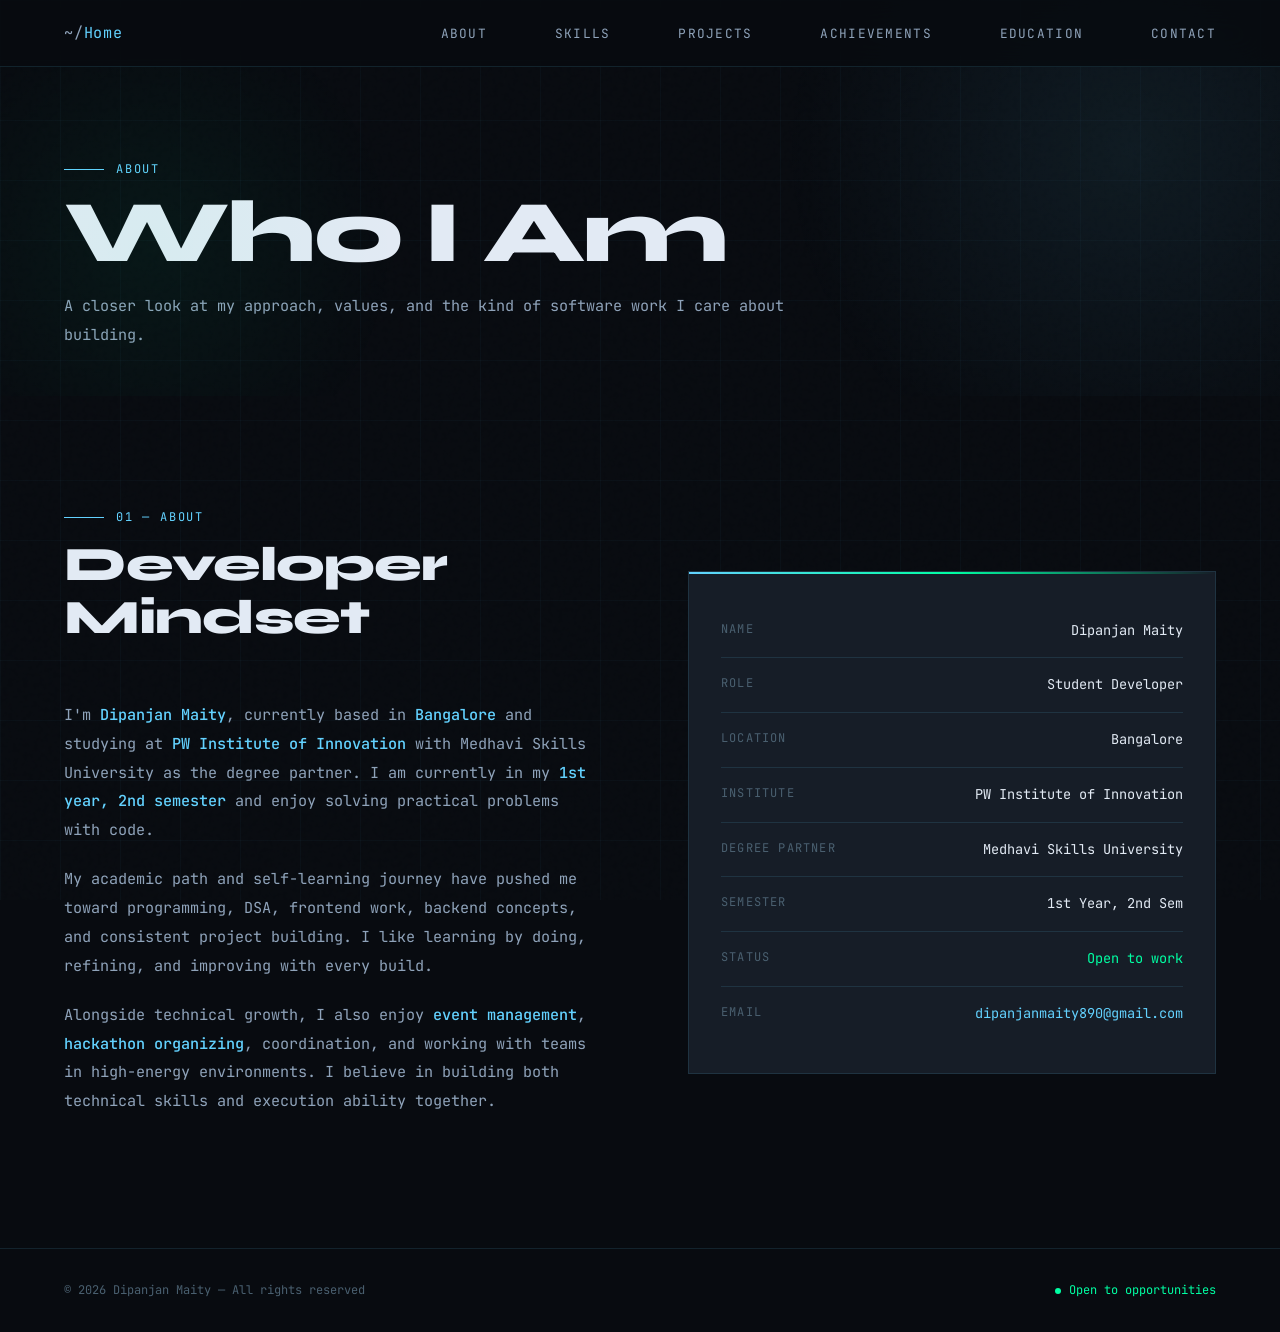
==== commit e07248c6: "Polish branding and profile details" ====
--- a/about.html
+++ b/about.html
@@ -9,7 +9,7 @@
 </head>
 <body>
 <nav>
-  <a class="nav-logo" href="./index.html"><span>~/</span>dev.portfolio</a>
+  <a class="nav-logo" href="./index.html"><span>~/</span>Home</a>
   <ul class="nav-links">
     <li><a href="./about.html">About</a></li>
     <li><a href="./skills.html">Skills</a></li>
@@ -35,7 +35,7 @@
       <h2 class="sec-title">Developer Mindset</h2>
     </div>
     <p>
-      I'm <strong>Dipanjan Maity</strong>, currently based in <strong>Bangalore</strong> and studying at <strong>PW Institute of Innovation</strong> with Medhavi Skills University as the degree partner. I am currently in my <strong>1st year, 2nd semester</strong> and enjoy solving practical problems with code.
+      I'm <strong>Dipanjan Maity</strong>, currently based in <strong>Bangalore</strong> and studying at <strong>PW Institute of Innovation</strong> with <span class="highlight">Medhavi Skills University</span> as the degree partner. I am currently in my <strong>1st year, 2nd semester</strong> and enjoy solving practical problems with code.
     </p>
     <p>
       My academic path and self-learning journey have pushed me toward programming, DSA, frontend work, backend concepts, and consistent project building. I like learning by doing, refining, and improving with every build.
@@ -63,7 +63,7 @@
     </div>
     <div class="about-card-row">
       <span class="about-card-key">Degree Partner</span>
-      <span class="about-card-val">Medhavi Skills University</span>
+      <span class="about-card-val"><span class="highlight">Medhavi Skills University</span></span>
     </div>
     <div class="about-card-row">
       <span class="about-card-key">Semester</span>
--- a/src/css/style.css
+++ b/src/css/style.css
@@ -1447,6 +1447,12 @@
   display: flex;
   flex-direction: column;
   gap: 1rem;
+  padding: 1.5rem;
+  border: 1px solid var(--border2);
+  background: linear-gradient(180deg, rgba(22,29,39,0.9), rgba(13,17,23,0.92));
+  box-shadow:
+    0 20px 50px rgba(0,0,0,0.22),
+    inset 0 1px 0 rgba(255,255,255,0.04);
 }
 
 .contact-botcheck {
@@ -1464,14 +1470,15 @@
 .form-field input,
 .form-field textarea {
   width: 100%;
-  background: var(--surface);
-  border: 1px solid var(--border);
+  background: rgba(11,16,24,0.92);
+  border: 1px solid rgba(99,210,255,0.22);
   color: var(--text);
   font-family: var(--mono);
   font-size: 0.85rem;
   padding: 0.9rem 1rem;
   outline: none;
-  transition: border-color 0.2s;
+  box-shadow: inset 0 0 0 1px rgba(255,255,255,0.02);
+  transition: border-color 0.2s, box-shadow 0.2s, background 0.2s;
   resize: vertical;
 }
 
@@ -1486,6 +1493,10 @@
 .form-field input:focus,
 .form-field textarea:focus {
   border-color: var(--accent);
+  box-shadow:
+    0 0 0 1px rgba(99,210,255,0.18),
+    0 0 20px rgba(99,210,255,0.12);
+  background: rgba(13,20,30,0.98);
 }
 
 .form-field input::placeholder,
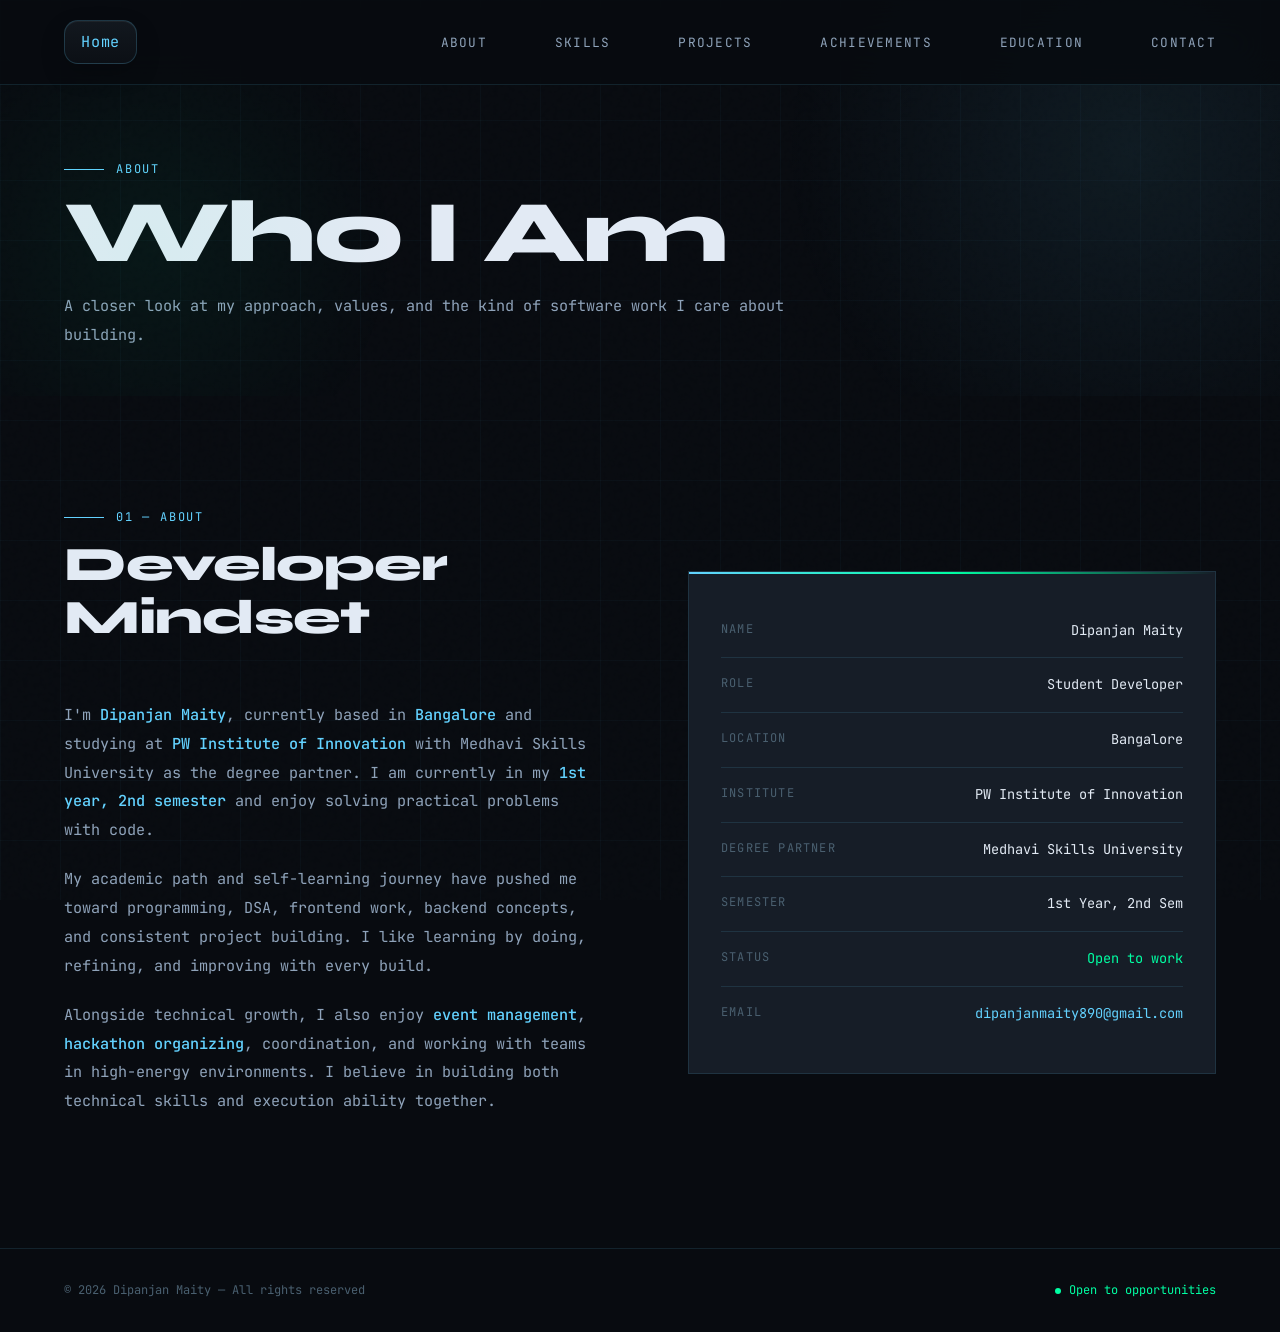
==== commit 85b01a7e: "Restyle home nav button" ====
--- a/about.html
+++ b/about.html
@@ -9,7 +9,7 @@
 </head>
 <body>
 <nav>
-  <a class="nav-logo" href="./index.html"><span>~/</span>Home</a>
+  <a class="nav-logo" href="./index.html">Home</a>
   <ul class="nav-links">
     <li><a href="./about.html">About</a></li>
     <li><a href="./skills.html">Skills</a></li>
--- a/src/css/style.css
+++ b/src/css/style.css
@@ -38,6 +38,10 @@
   user-select: none;
 }
 
+body.is-page-transitioning {
+  overflow: hidden;
+}
+
 img,
 a,
 button,
@@ -68,6 +72,122 @@
   z-index: 0;
 }
 
+.page-transition {
+  position: fixed;
+  inset: 0;
+  z-index: 9999;
+  pointer-events: none;
+  opacity: 0;
+  transition: opacity 0.22s ease;
+}
+
+.page-transition::before {
+  content: '';
+  position: absolute;
+  inset: 0;
+  background:
+    linear-gradient(90deg, rgba(8,11,16,0) 0%, rgba(8,11,16,0.24) 26%, rgba(8,11,16,0.92) 52%, rgba(8,11,16,1) 100%);
+  transform: translateX(-120%);
+}
+
+.page-transition::after {
+  content: '>>>';
+  position: absolute;
+  top: 50%;
+  left: -20vw;
+  transform: translateY(-50%);
+  font-family: var(--mono);
+  font-size: clamp(4rem, 12vw, 10rem);
+  font-weight: 700;
+  letter-spacing: 0.22em;
+  color: rgba(99,210,255,0.92);
+  text-shadow:
+    0 0 16px rgba(99,210,255,0.45),
+    0 0 36px rgba(99,210,255,0.25);
+  opacity: 0;
+}
+
+.page-transition-track {
+  position: absolute;
+  top: 50%;
+  left: -18vw;
+  width: 30vw;
+  min-width: 180px;
+  height: 2px;
+  transform: translateY(-50%);
+  background: linear-gradient(90deg, rgba(99,210,255,0), rgba(99,210,255,0.95), rgba(0,255,163,0.7));
+  box-shadow:
+    0 0 18px rgba(99,210,255,0.55),
+    0 0 42px rgba(0,255,163,0.22);
+  opacity: 0;
+}
+
+.page-transition.is-active {
+  opacity: 1;
+}
+
+.page-transition.is-active::before {
+  animation: page-sweep 0.72s cubic-bezier(0.2, 0.8, 0.2, 1) forwards;
+}
+
+.page-transition.is-active::after {
+  animation: page-arrow 0.72s cubic-bezier(0.2, 0.8, 0.2, 1) forwards;
+}
+
+.page-transition.is-active .page-transition-track {
+  animation: page-track 0.72s cubic-bezier(0.2, 0.8, 0.2, 1) forwards;
+}
+
+@keyframes page-sweep {
+  0% {
+    transform: translateX(-120%);
+  }
+
+  100% {
+    transform: translateX(100%);
+  }
+}
+
+@keyframes page-arrow {
+  0% {
+    left: -20vw;
+    opacity: 0;
+  }
+
+  16% {
+    opacity: 1;
+  }
+
+  84% {
+    opacity: 1;
+  }
+
+  100% {
+    left: 112vw;
+    opacity: 0;
+  }
+}
+
+@keyframes page-track {
+  0% {
+    left: -18vw;
+    opacity: 0;
+  }
+
+  18% {
+    opacity: 1;
+  }
+
+  84% {
+    opacity: 1;
+  }
+
+  100% {
+    left: 112vw;
+    opacity: 0;
+  }
+}
+
 nav {
   position: fixed;
   top: 0;
@@ -84,16 +204,35 @@
 }
 
 .nav-logo {
+  display: inline-flex;
+  align-items: center;
+  justify-content: center;
+  min-width: 58px;
+  min-height: 42px;
+  padding: 0.55rem 1rem;
   font-family: var(--mono);
   font-size: 0.95rem;
   color: var(--accent);
   letter-spacing: 0.05em;
   text-decoration: none;
   flex-shrink: 0;
-}
-
-.nav-logo span {
-  color: var(--text2);
+  border: 1px solid rgba(99,210,255,0.2);
+  border-radius: 14px;
+  background: linear-gradient(180deg, rgba(19,25,32,0.96), rgba(12,16,22,0.96));
+  box-shadow:
+    inset 0 1px 0 rgba(255,255,255,0.05),
+    0 10px 24px rgba(0,0,0,0.18);
+  transition: transform 0.2s ease, border-color 0.2s ease, color 0.2s ease, box-shadow 0.2s ease;
+}
+
+.nav-logo:hover {
+  color: #9ae5ff;
+  border-color: rgba(99,210,255,0.42);
+  box-shadow:
+    inset 0 1px 0 rgba(255,255,255,0.08),
+    0 14px 28px rgba(0,0,0,0.22),
+    0 0 0 1px rgba(99,210,255,0.08);
+  transform: translateY(-1px);
 }
 
 .nav-links {
@@ -1057,6 +1196,45 @@
   font-size: 1.25rem;
   font-weight: 700;
   margin-bottom: 0.25rem;
+}
+
+.logo-strip {
+  display: flex;
+  flex-wrap: wrap;
+  gap: 0.65rem;
+  margin: 0.9rem 0 0.85rem;
+}
+
+.logo-badge {
+  display: inline-flex;
+  align-items: center;
+  gap: 0.55rem;
+  padding: 0.38rem 0.62rem 0.38rem 0.42rem;
+  border: 1px solid rgba(99,210,255,0.16);
+  background: rgba(22,29,39,0.82);
+  border-radius: 999px;
+  box-shadow: inset 0 1px 0 rgba(255,255,255,0.04);
+}
+
+.logo-image {
+  width: 38px;
+  height: 38px;
+  object-fit: contain;
+  object-position: center;
+  border-radius: 10px;
+  background: rgba(255,255,255,0.96);
+  padding: 0.24rem;
+  box-shadow:
+    inset 0 1px 0 rgba(255,255,255,0.88),
+    0 6px 14px rgba(0,0,0,0.16);
+}
+
+.logo-name {
+  font-family: var(--mono);
+  font-size: 0.68rem;
+  letter-spacing: 0.08em;
+  text-transform: uppercase;
+  color: var(--text2);
 }
 
 .edu-school {
@@ -1205,6 +1383,10 @@
   color: #365272;
 }
 
+.book-page .logo-strip {
+  margin-top: 0.1rem;
+}
+
 .book-page.is-active {
   opacity: 1;
   filter: blur(0);
@@ -1868,6 +2050,10 @@
   .skill-bar-head {
     gap: 0.75rem;
     flex-wrap: wrap;
+  }
+
+  .logo-strip {
+    gap: 0.55rem;
   }
 }
 
@@ -2018,6 +2204,20 @@
   .project-tag {
     font-size: 0.66rem;
     padding: 0.28rem 0.5rem;
+  }
+
+  .logo-badge {
+    width: 100%;
+    justify-content: flex-start;
+  }
+
+  .logo-image {
+    width: 34px;
+    height: 34px;
+  }
+
+  .logo-name {
+    font-size: 0.62rem;
   }
 
   .orbit-visual {
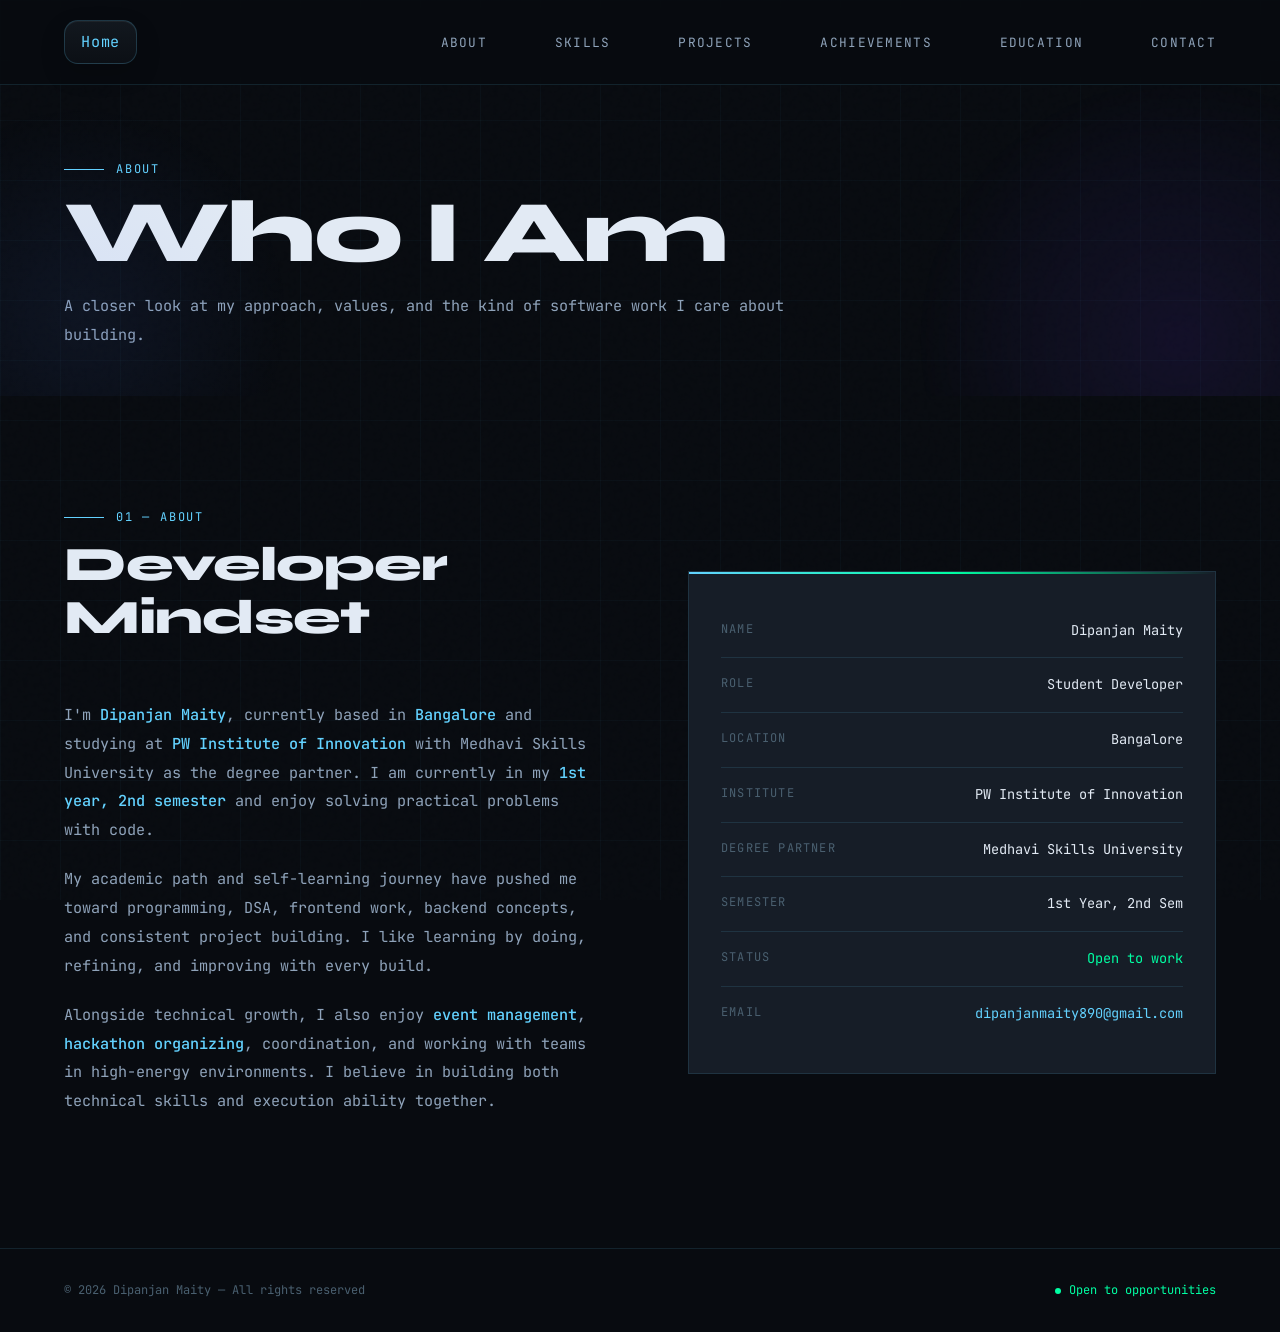
==== commit 474c830c: "Cache bust script.js and update initialization logic" ====
--- a/about.html
+++ b/about.html
@@ -87,6 +87,6 @@
     Open to opportunities
   </div>
 </footer>
-<script src="./src/js/script.js"></script>
+<script src="./src/js/script.js?v=2"></script>
 </body>
 </html>
--- a/src/css/style.css
+++ b/src/css/style.css
@@ -276,80 +276,113 @@
 
 .hero {
   min-height: 100vh;
-  display: flex;
-  flex-direction: column;
-  justify-content: center;
   padding: 8rem 4rem 4rem;
   position: relative;
   overflow: hidden;
-}
-
-.hero-glow {
-  position: absolute;
-  top: -200px;
-  right: -200px;
-  width: 700px;
-  height: 700px;
-  background: radial-gradient(circle, rgba(99,210,255,0.08) 0%, transparent 70%);
-  pointer-events: none;
-}
-
-.hero-glow2 {
-  position: absolute;
-  bottom: -100px;
-  left: -100px;
-  width: 500px;
-  height: 500px;
-  background: radial-gradient(circle, rgba(0,255,163,0.05) 0%, transparent 70%);
-  pointer-events: none;
-}
-
-.hero-tag {
-  font-family: var(--mono);
-  font-size: 0.8rem;
-  color: var(--accent);
-  letter-spacing: 0.15em;
-  text-transform: uppercase;
-  margin-bottom: 1.5rem;
   display: flex;
   align-items: center;
-  gap: 0.75rem;
-}
-
-.hero-tag::before {
-  content: '';
-  display: block;
-  width: 40px;
-  height: 1px;
-  background: var(--accent);
+}
+
+.hero-glow {
+  position: absolute;
+  top: 5rem;
+  right: -10rem;
+  width: 520px;
+  height: 520px;
+  border-radius: 50%;
+  background: radial-gradient(circle, rgba(112,66,255,0.1) 0%, rgba(112,66,255,0.04) 48%, transparent 72%);
+  pointer-events: none;
+  filter: blur(4px);
+}
+
+.hero-glow2 {
+  position: absolute;
+  bottom: -8rem;
+  left: -8rem;
+  width: 420px;
+  height: 420px;
+  background: radial-gradient(circle, rgba(83,126,255,0.08) 0%, transparent 70%);
+  pointer-events: none;
+}
+
+.hero-accent-line {
+  position: absolute;
+  top: 5.75rem;
+  left: 0;
+  right: 0;
+  height: 2px;
+  background: linear-gradient(90deg, rgba(98,88,255,0.95), rgba(242,74,167,0.9), rgba(242,74,167,0.18), transparent);
+  z-index: 1;
+}
+
+.hero-shell {
+  width: 100%;
+  display: grid;
+  grid-template-columns: minmax(320px, 640px) minmax(260px, 1fr);
+  gap: 3.5rem;
+  align-items: center;
+  position: relative;
+  z-index: 2;
+}
+
+.hero-content {
+  max-width: 640px;
+}
+
+.hero-tag {
+  font-family: var(--mono);
+  font-size: 0.76rem;
+  color: #8575ff;
+  letter-spacing: 0.03em;
+  margin-bottom: 1.9rem;
+  display: inline-flex;
+  align-items: center;
+  padding: 0.55rem 0.95rem;
+  border-radius: 999px;
+  background: rgba(68,53,170,0.22);
+  border: 1px solid rgba(126,104,255,0.16);
+  box-shadow: inset 0 1px 0 rgba(255,255,255,0.05);
 }
 
 .hero-name {
   font-family: var(--sans);
-  font-size: clamp(3.5rem, 8vw, 7rem);
+  font-size: clamp(3.4rem, 7.3vw, 6.8rem);
   font-weight: 800;
-  line-height: 0.95;
+  line-height: 0.92;
   letter-spacing: -0.03em;
-  margin-bottom: 1.5rem;
+  margin-bottom: 1.35rem;
   overflow-wrap: anywhere;
 }
 
+.hero-name .line1 {
+  color: rgba(255,255,255,0.2);
+}
+
 .hero-name .line2 {
-  color: transparent;
-  -webkit-text-stroke: 1.5px rgba(99,210,255,0.5);
+  color: #3b34c7;
+  -webkit-text-stroke: 0;
 }
 
 .hero-desc {
   font-family: var(--mono);
   font-size: 1rem;
-  color: var(--text2);
-  max-width: 520px;
-  margin-bottom: 3rem;
+  color: rgba(226,234,244,0.76);
+  max-width: 540px;
+  margin-bottom: 1rem;
+  line-height: 1.85;
+}
+
+.hero-desc .highlight {
+  color: #8fd7ff;
+}
+
+.hero-subdesc {
+  font-family: var(--mono);
+  font-size: 0.92rem;
+  color: rgba(143,163,186,0.54);
+  max-width: 600px;
+  margin-bottom: 2.4rem;
   line-height: 1.8;
-}
-
-.hero-desc .highlight {
-  color: var(--accent2);
 }
 
 .hero-cta {
@@ -400,31 +433,38 @@
 }
 
 .hero-stats {
-  margin-top: 5rem;
-  display: flex;
-  gap: 3rem;
-  flex-wrap: wrap;
+  margin-top: 2.5rem;
+  display: grid;
+  grid-template-columns: repeat(4, minmax(120px, 1fr));
+  gap: 1rem;
 }
 
 .hero-stat {
   display: flex;
   flex-direction: column;
-  gap: 0.25rem;
+  gap: 0.4rem;
+  padding: 1.2rem 1.15rem;
+  background: rgba(255,255,255,0.025);
+  border: 1px solid rgba(255,255,255,0.04);
+  border-radius: 20px;
+  min-height: 110px;
+  justify-content: center;
+  box-shadow: inset 0 1px 0 rgba(255,255,255,0.02);
 }
 
 .hero-stat-num {
   font-family: var(--mono);
-  font-size: 2rem;
+  font-size: 1.75rem;
   font-weight: 700;
-  color: var(--accent);
+  color: #433be0;
 }
 
 .hero-stat-label {
   font-family: var(--mono);
   font-size: 0.75rem;
-  color: var(--text3);
+  color: rgba(143,163,186,0.52);
   text-transform: uppercase;
-  letter-spacing: 0.12em;
+  letter-spacing: 0.08em;
 }
 
 .hero-scroll {
@@ -447,6 +487,93 @@
   height: 60px;
   background: linear-gradient(to bottom, transparent, var(--accent));
   animation: scrollpulse 2s infinite;
+}
+
+.hero-visual {
+  position: relative;
+  min-height: 540px;
+  display: flex;
+  align-items: center;
+  justify-content: center;
+}
+
+.hero-visual-orb {
+  position: absolute;
+  right: 3%;
+  top: 4%;
+  width: min(34vw, 420px);
+  aspect-ratio: 1;
+  border-radius: 50%;
+  background: radial-gradient(circle at 35% 35%, rgba(34,23,76,0.58), rgba(18,14,34,0.96) 70%);
+  opacity: 0.88;
+}
+
+.hero-visual-grid {
+  position: absolute;
+  inset: 0 0 0 10%;
+  background:
+    linear-gradient(rgba(255,255,255,0.03) 1px, transparent 1px),
+    linear-gradient(90deg, rgba(255,255,255,0.03) 1px, transparent 1px);
+  background-size: 42px 42px;
+  mask-image: linear-gradient(90deg, rgba(255,255,255,0.12), rgba(255,255,255,0.7) 30%, rgba(255,255,255,0.16));
+  opacity: 0.32;
+}
+
+.hero-visual-card {
+  position: absolute;
+  min-width: 190px;
+  max-width: 220px;
+  padding: 1rem 1.1rem;
+  border-radius: 18px;
+  background: rgba(17,19,29,0.82);
+  border: 1px solid rgba(124,101,255,0.18);
+  box-shadow:
+    0 18px 42px rgba(0,0,0,0.22),
+    inset 0 1px 0 rgba(255,255,255,0.04);
+  backdrop-filter: blur(12px);
+}
+
+.hero-visual-card span {
+  display: block;
+  font-family: var(--mono);
+  font-size: 0.72rem;
+  color: rgba(143,163,186,0.64);
+  letter-spacing: 0.08em;
+  text-transform: uppercase;
+  margin-bottom: 0.35rem;
+}
+
+.hero-visual-card strong {
+  display: block;
+  font-size: 1rem;
+  line-height: 1.35;
+  color: rgba(235,239,246,0.92);
+}
+
+.hero-visual-card--top {
+  top: 14%;
+  left: 10%;
+}
+
+.hero-visual-card--middle {
+  top: 41%;
+  right: 0;
+}
+
+.hero-visual-card--bottom {
+  bottom: 12%;
+  left: 18%;
+}
+
+.hero-visual-caption {
+  position: absolute;
+  bottom: 1rem;
+  right: 1rem;
+  font-family: var(--mono);
+  font-size: 0.74rem;
+  letter-spacing: 0.08em;
+  color: rgba(143,163,186,0.52);
+  text-transform: uppercase;
 }
 
 .subpage-hero {
@@ -1838,6 +1965,34 @@
     padding-bottom: 3rem;
   }
 
+  .hero {
+    min-height: auto;
+    padding-top: 7.25rem;
+    padding-bottom: 5rem;
+  }
+
+  .hero-shell {
+    grid-template-columns: 1fr;
+    gap: 2rem;
+  }
+
+  .hero-content {
+    max-width: 100%;
+  }
+
+  .hero-visual {
+    min-height: 420px;
+  }
+
+  .hero-visual-orb {
+    width: min(78vw, 360px);
+    right: 8%;
+  }
+
+  .hero-stats {
+    grid-template-columns: repeat(2, minmax(0, 1fr));
+  }
+
   .particle-panel {
     grid-template-columns: 1fr;
     gap: 2rem;
@@ -1929,12 +2084,16 @@
   }
 
   .hero {
-    min-height: auto;
     padding-top: 7rem;
-    padding-bottom: 5rem;
+    padding-bottom: 4rem;
+  }
+
+  .hero-accent-line {
+    top: 6.9rem;
   }
 
   .hero-desc,
+  .hero-subdesc,
   .subpage-copy,
   .page-preview-copy,
   .orbit-copy p,
@@ -1951,6 +2110,35 @@
     margin-top: 3rem;
     display: grid;
     grid-template-columns: repeat(2, minmax(0, 1fr));
+  }
+
+  .hero-visual {
+    min-height: 360px;
+  }
+
+  .hero-visual-card {
+    min-width: 160px;
+    max-width: 190px;
+    padding: 0.9rem 0.95rem;
+  }
+
+  .hero-visual-card strong {
+    font-size: 0.9rem;
+  }
+
+  .hero-visual-card--top {
+    top: 10%;
+    left: 0;
+  }
+
+  .hero-visual-card--middle {
+    top: 38%;
+    right: 0;
+  }
+
+  .hero-visual-card--bottom {
+    bottom: 8%;
+    left: 8%;
   }
 
   .hero-scroll {
@@ -2095,6 +2283,10 @@
     padding-top: 6.6rem;
   }
 
+  .hero-accent-line {
+    top: 6rem;
+  }
+
   .hero-tag,
   .sec-num,
   .contact-tag,
@@ -2135,6 +2327,58 @@
 
   .hero-stat-num {
     font-size: 1.55rem;
+  }
+
+  .hero-subdesc {
+    margin-bottom: 1.8rem;
+  }
+
+  .hero-visual {
+    min-height: 320px;
+  }
+
+  .hero-visual-orb {
+    width: min(82vw, 280px);
+    right: 3%;
+    top: 7%;
+  }
+
+  .hero-visual-grid {
+    inset: 0;
+    background-size: 28px 28px;
+  }
+
+  .hero-visual-card {
+    min-width: 0;
+    max-width: 160px;
+    padding: 0.8rem 0.85rem;
+    border-radius: 15px;
+  }
+
+  .hero-visual-card span {
+    font-size: 0.62rem;
+  }
+
+  .hero-visual-card strong {
+    font-size: 0.8rem;
+  }
+
+  .hero-visual-card--top {
+    top: 6%;
+  }
+
+  .hero-visual-card--middle {
+    top: 38%;
+  }
+
+  .hero-visual-card--bottom {
+    bottom: 5%;
+    left: 2%;
+  }
+
+  .hero-visual-caption {
+    font-size: 0.62rem;
+    right: 0;
   }
 
   .page-preview-card,
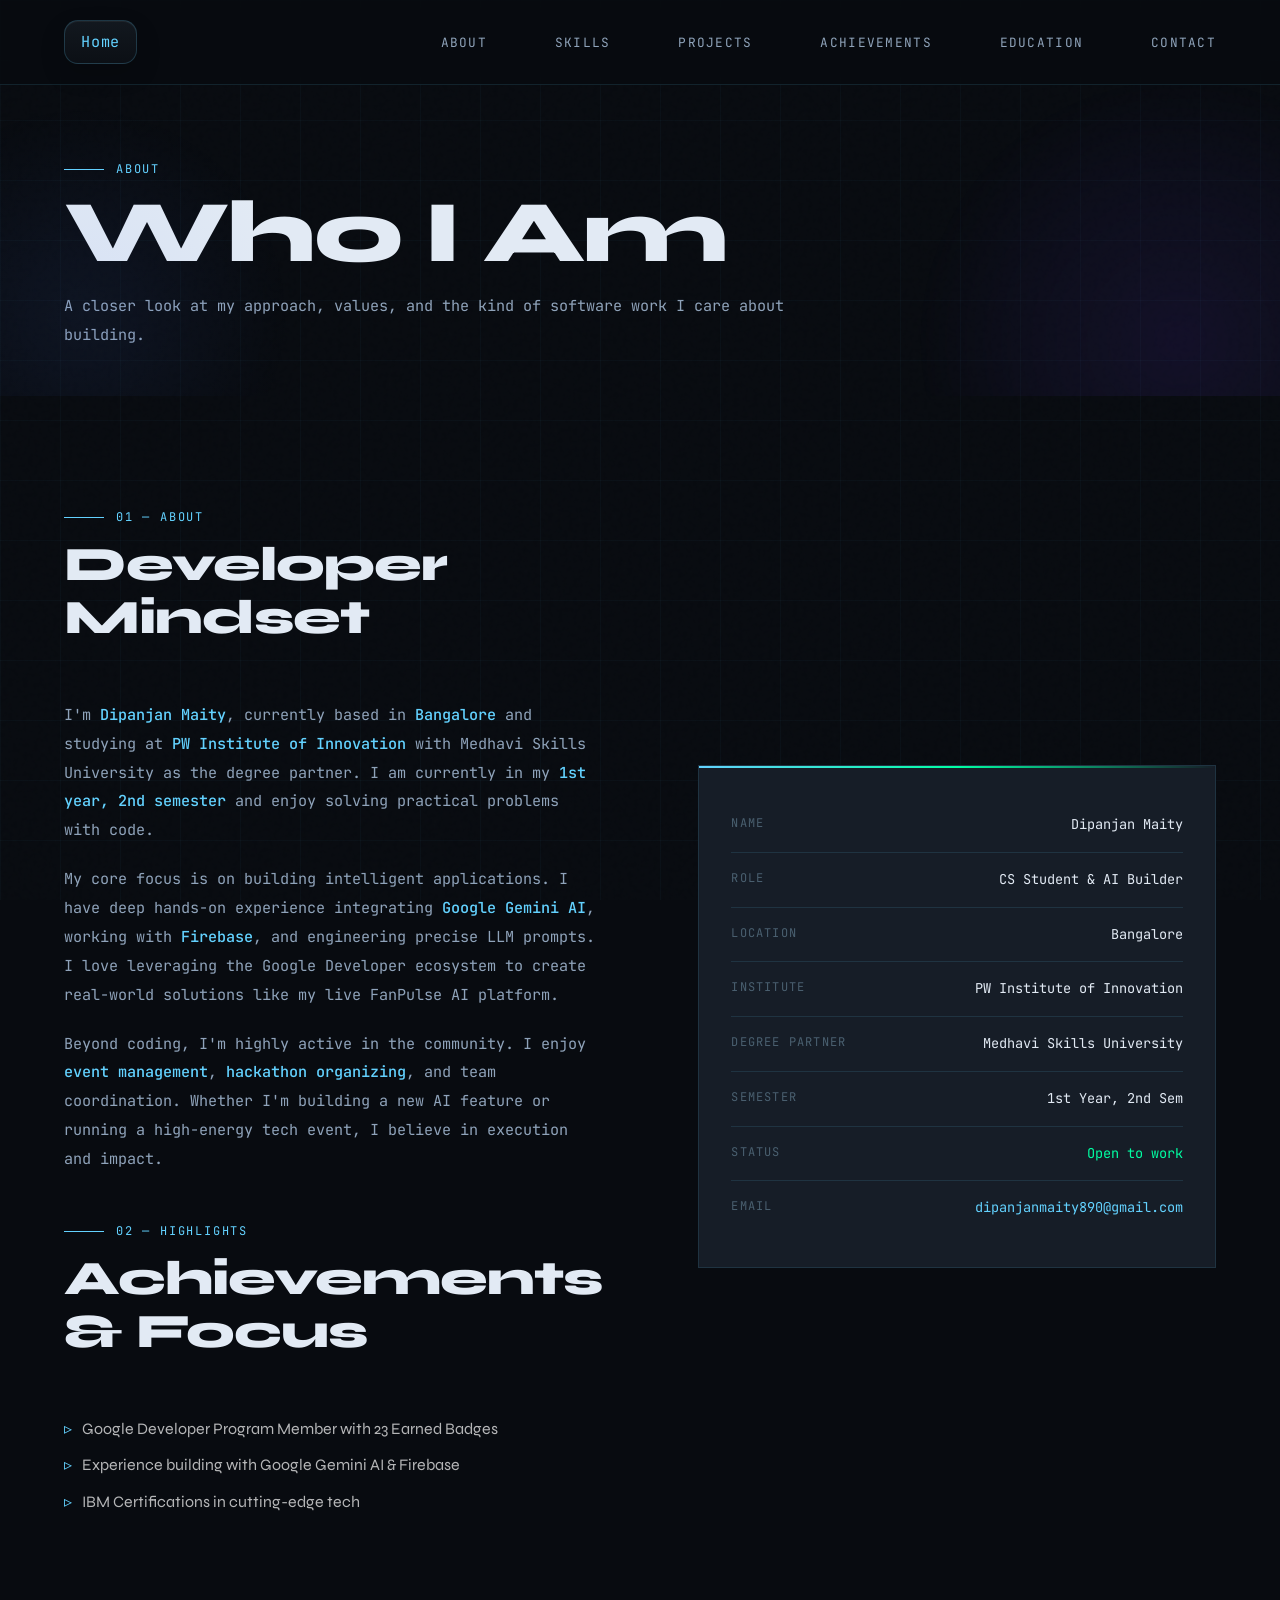
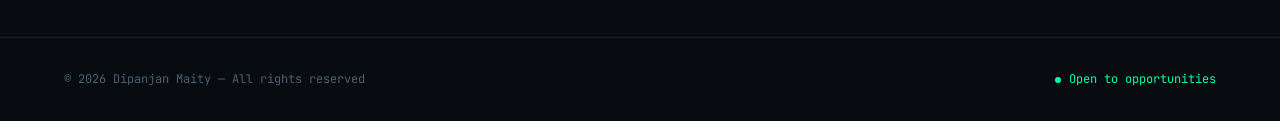
==== commit ddb94681: "Update About and Skills pages per feedback" ====
--- a/about.html
+++ b/about.html
@@ -38,11 +38,21 @@
       I'm <strong>Dipanjan Maity</strong>, currently based in <strong>Bangalore</strong> and studying at <strong>PW Institute of Innovation</strong> with <span class="highlight">Medhavi Skills University</span> as the degree partner. I am currently in my <strong>1st year, 2nd semester</strong> and enjoy solving practical problems with code.
     </p>
     <p>
-      My academic path and self-learning journey have pushed me toward programming, DSA, frontend work, backend concepts, and consistent project building. I like learning by doing, refining, and improving with every build.
+      My core focus is on building intelligent applications. I have deep hands-on experience integrating <strong>Google Gemini AI</strong>, working with <strong>Firebase</strong>, and engineering precise LLM prompts. I love leveraging the Google Developer ecosystem to create real-world solutions like my live FanPulse AI platform.
     </p>
     <p>
-      Alongside technical growth, I also enjoy <strong>event management</strong>, <strong>hackathon organizing</strong>, coordination, and working with teams in high-energy environments. I believe in building both technical skills and execution ability together.
+      Beyond coding, I'm highly active in the community. I enjoy <strong>event management</strong>, <strong>hackathon organizing</strong>, and team coordination. Whether I'm building a new AI feature or running a high-energy tech event, I believe in execution and impact.
     </p>
+    
+    <div class="sec-header" style="margin-top: 3rem;">
+      <div class="sec-num">02 — Highlights</div>
+      <h2 class="sec-title">Achievements & Focus</h2>
+    </div>
+    <ul style="list-style-type: none; padding-left: 0; color: rgba(255, 255, 255, 0.7); line-height: 1.8;">
+      <li style="margin-bottom: 0.5rem;"><span style="color: var(--accent); margin-right: 10px;">▹</span>Google Developer Program Member with 23 Earned Badges</li>
+      <li style="margin-bottom: 0.5rem;"><span style="color: var(--accent); margin-right: 10px;">▹</span>Experience building with Google Gemini AI & Firebase</li>
+      <li style="margin-bottom: 0.5rem;"><span style="color: var(--accent); margin-right: 10px;">▹</span>IBM Certifications in cutting-edge tech</li>
+    </ul>
   </div>
   <div class="about-card">
     <div class="about-card-row">
@@ -51,7 +61,7 @@
     </div>
     <div class="about-card-row">
       <span class="about-card-key">Role</span>
-      <span class="about-card-val">Student Developer</span>
+      <span class="about-card-val">CS Student & AI Builder</span>
     </div>
     <div class="about-card-row">
       <span class="about-card-key">Location</span>
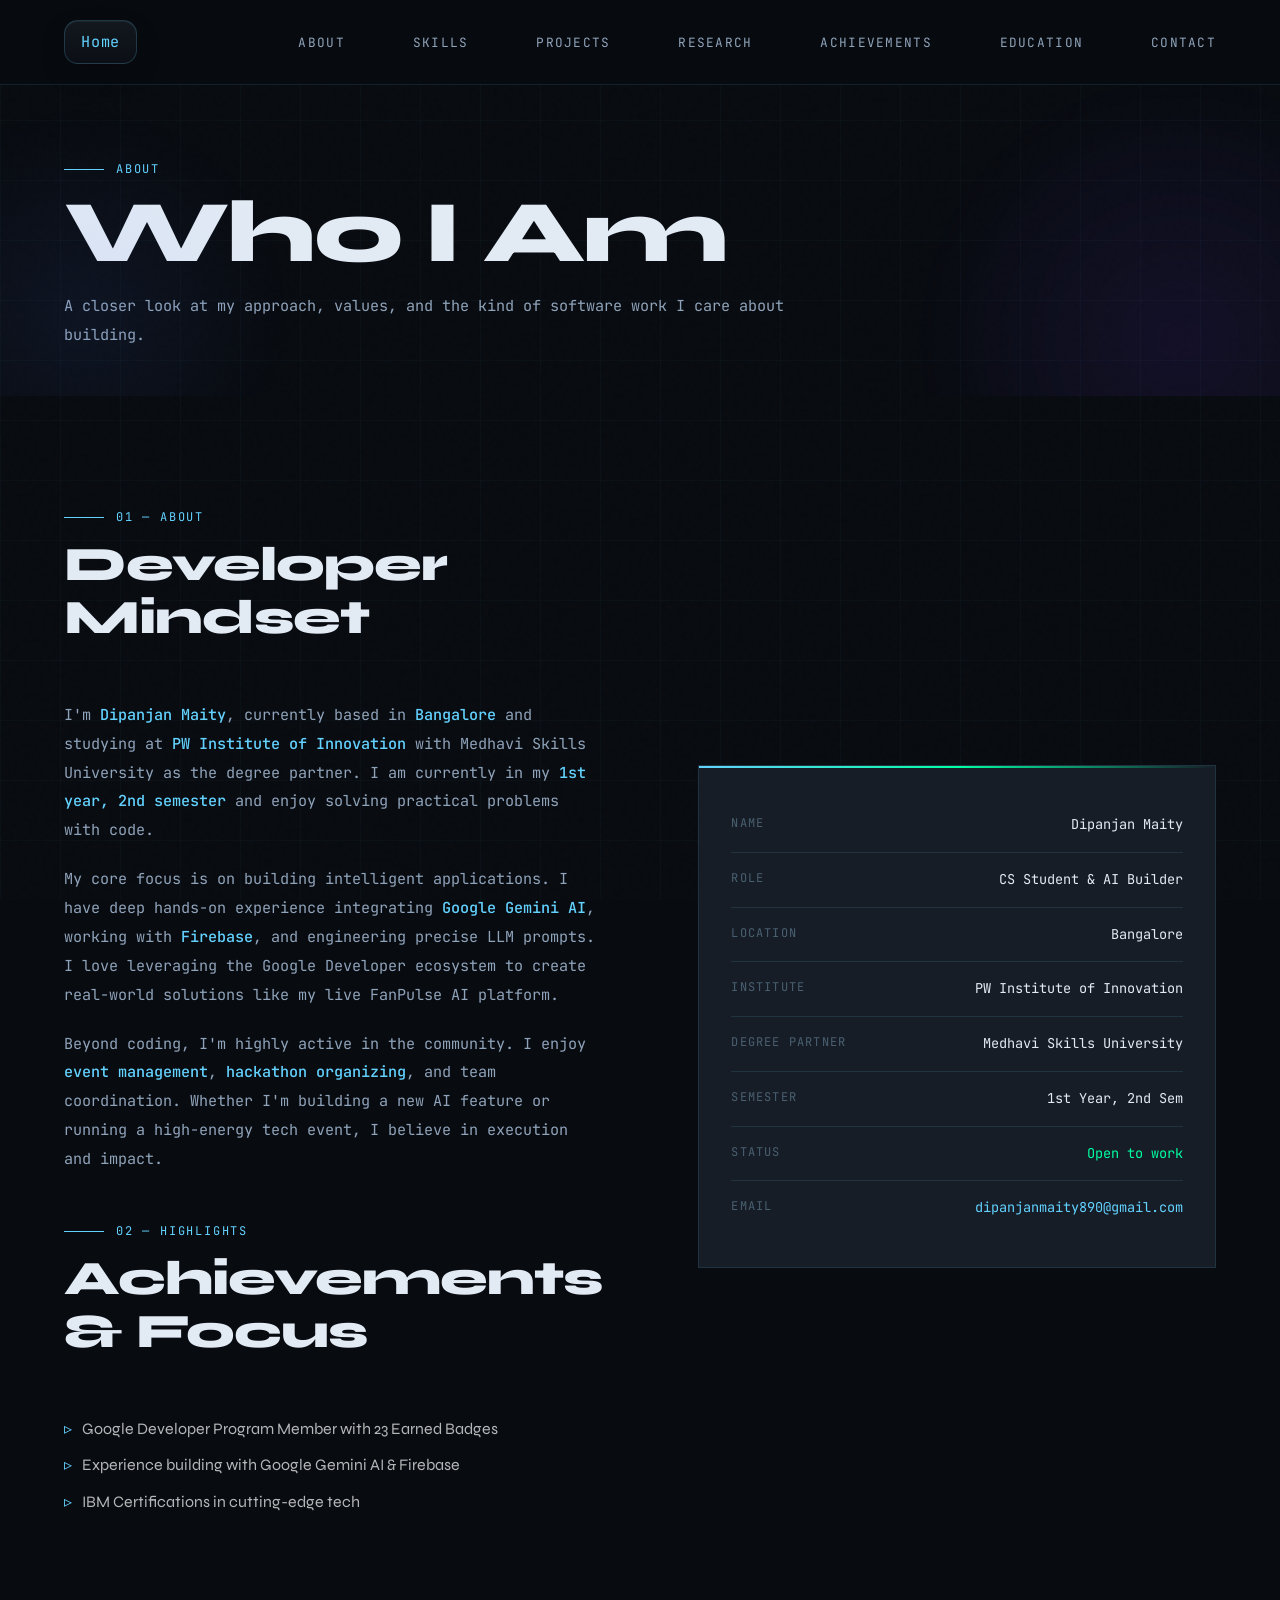
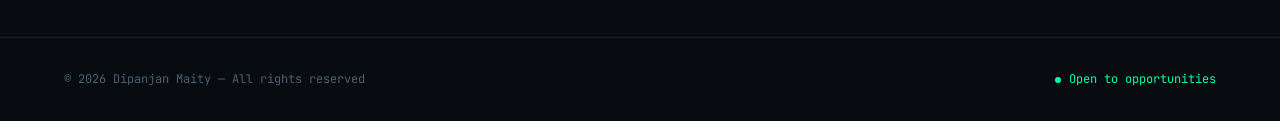
==== commit ea39197c: "Add Research Papers section" ====
--- a/about.html
+++ b/about.html
@@ -14,6 +14,7 @@
     <li><a href="./about.html">About</a></li>
     <li><a href="./skills.html">Skills</a></li>
     <li><a href="./projects.html">Projects</a></li>
+    <li><a href="./research.html">Research</a></li>
     <li><a href="./achievements.html">Achievements</a></li>
     <li><a href="./education.html">Education</a></li>
     <li><a href="./contact.html">Contact</a></li>
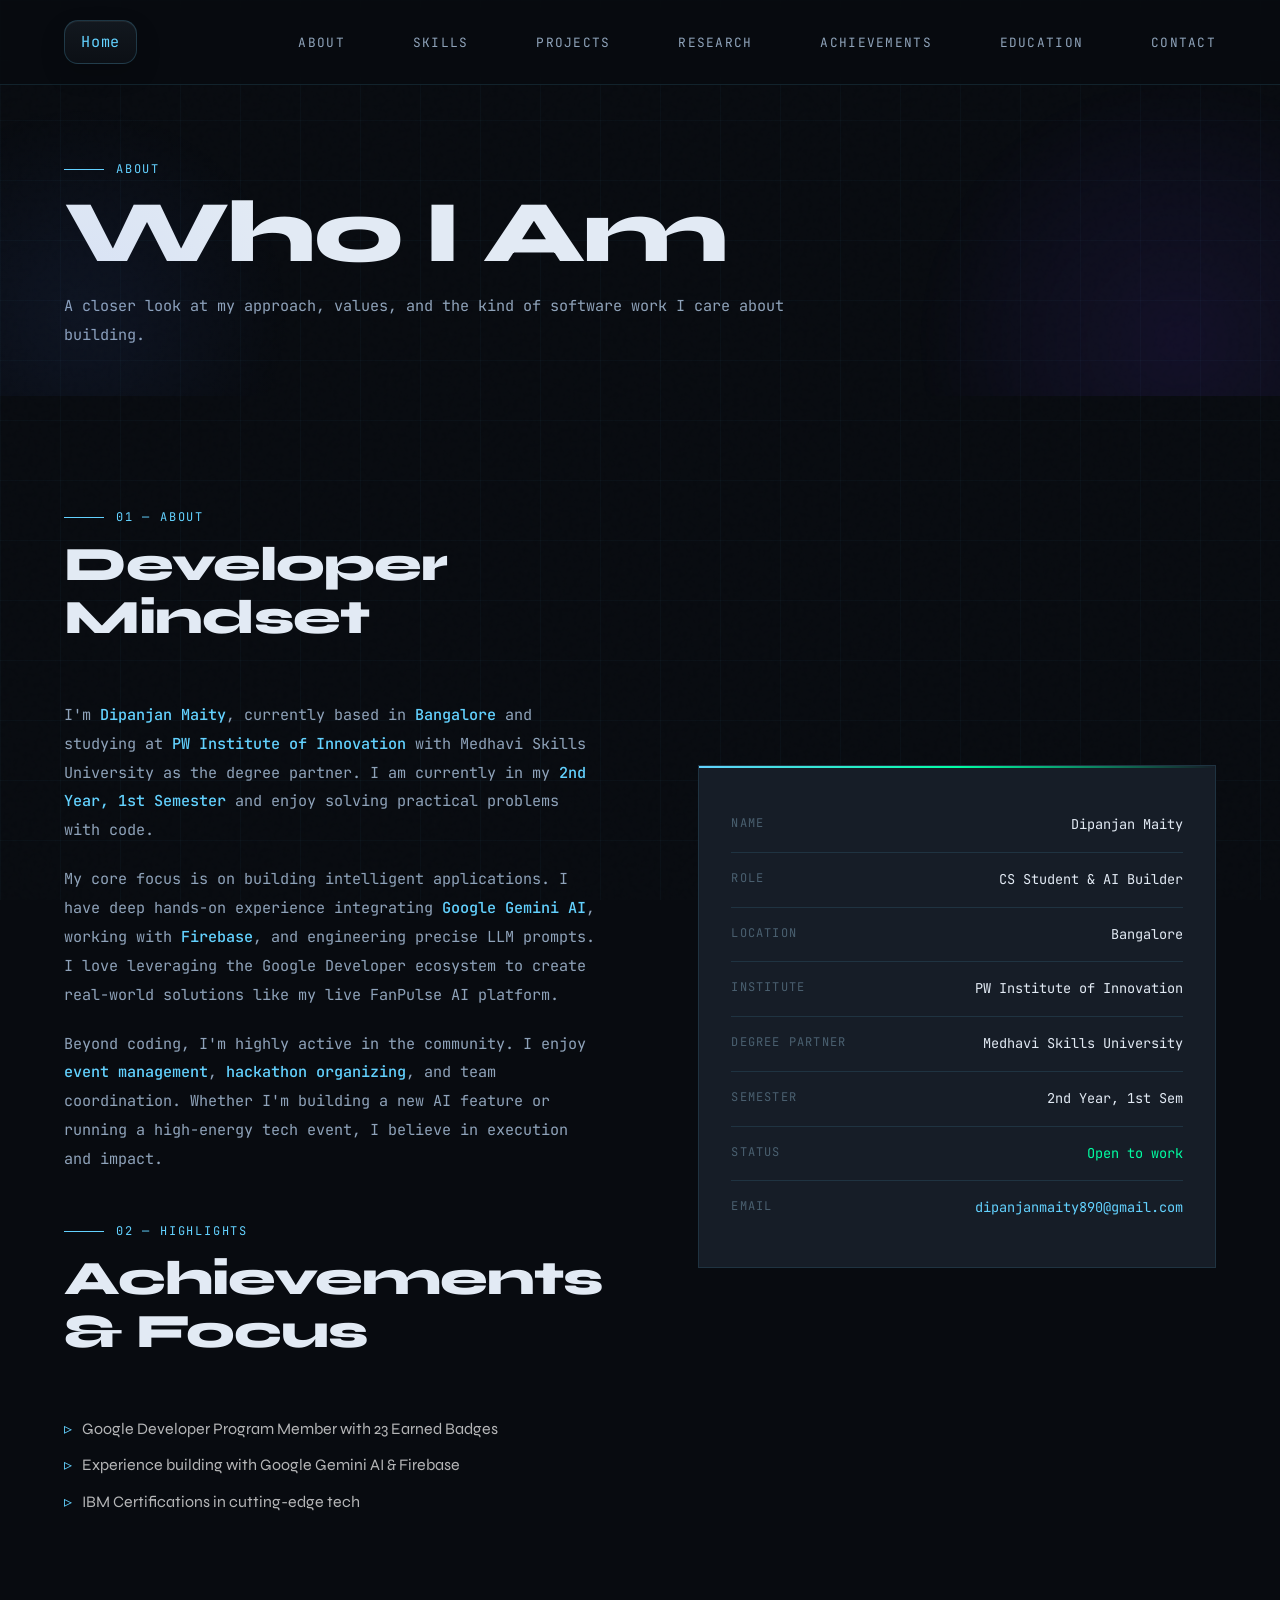
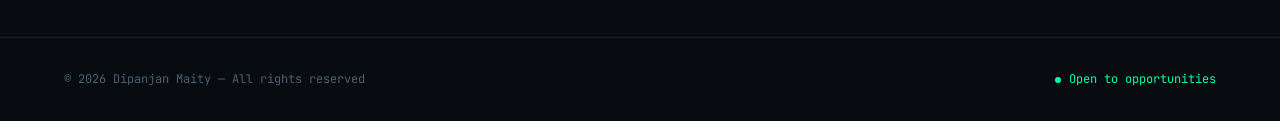
==== commit 59ac64cd: "Update education booklet semesters and about page text" ====
--- a/about.html
+++ b/about.html
@@ -36,7 +36,7 @@
       <h2 class="sec-title">Developer Mindset</h2>
     </div>
     <p>
-      I'm <strong>Dipanjan Maity</strong>, currently based in <strong>Bangalore</strong> and studying at <strong>PW Institute of Innovation</strong> with <span class="highlight">Medhavi Skills University</span> as the degree partner. I am currently in my <strong>1st year, 2nd semester</strong> and enjoy solving practical problems with code.
+      I'm <strong>Dipanjan Maity</strong>, currently based in <strong>Bangalore</strong> and studying at <strong>PW Institute of Innovation</strong> with <span class="highlight">Medhavi Skills University</span> as the degree partner. I am currently in my <strong>2nd Year, 1st Semester</strong> and enjoy solving practical problems with code.
     </p>
     <p>
       My core focus is on building intelligent applications. I have deep hands-on experience integrating <strong>Google Gemini AI</strong>, working with <strong>Firebase</strong>, and engineering precise LLM prompts. I love leveraging the Google Developer ecosystem to create real-world solutions like my live FanPulse AI platform.
@@ -78,7 +78,7 @@
     </div>
     <div class="about-card-row">
       <span class="about-card-key">Semester</span>
-      <span class="about-card-val">1st Year, 2nd Sem</span>
+      <span class="about-card-val">2nd Year, 1st Sem</span>
     </div>
     <div class="about-card-row">
       <span class="about-card-key">Status</span>
